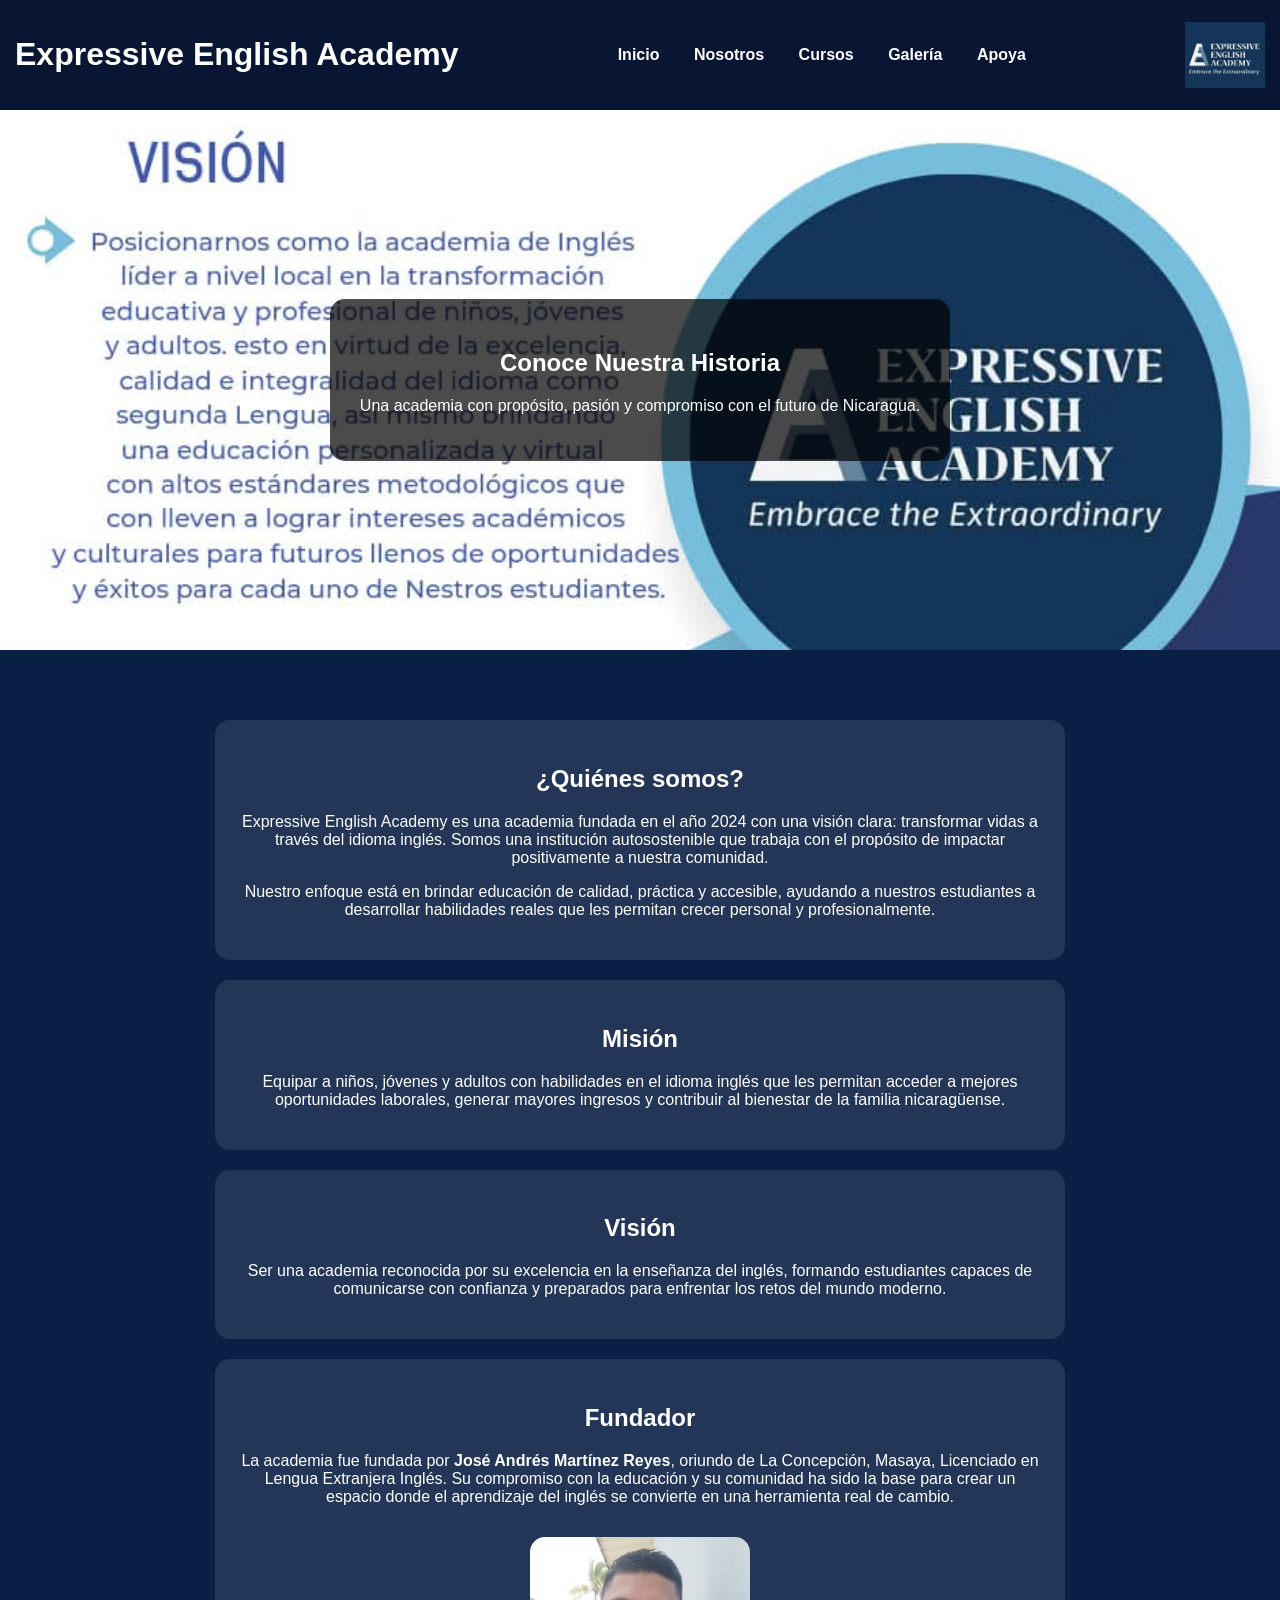
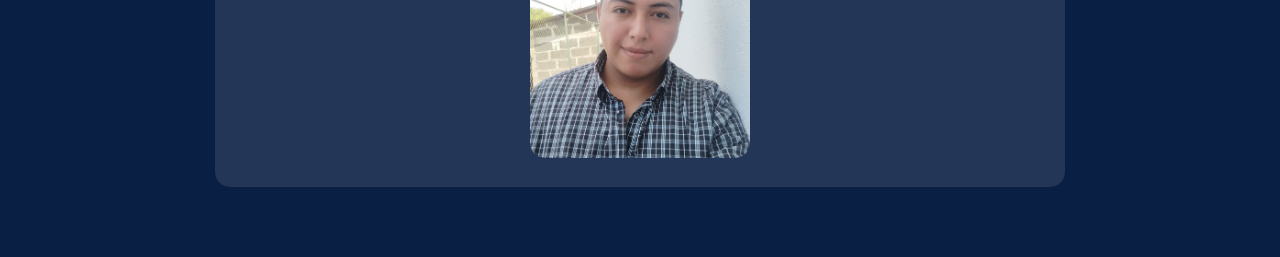
==== about.html @ 6c498699 "Update about.html" ====
<!DOCTYPE html>
<html>
<head>
  <title>Sobre Nosotros - Expressive English Academy</title>

  <style>
    body {
      margin: 0;
      font-family: Arial, sans-serif;
      color: white;
      background-color: #0a1f44;
    }

    /* HEADER */
    header {
      background: #081633;
      padding: 15px;
      display: flex;
      justify-content: space-between;
      align-items: center;
    }

    nav a {
      color: white;
      margin: 0 15px;
      text-decoration: none;
      font-weight: bold;
    }

    nav a:hover {
      color: #00c3ff;
    }

    /* HERO */
    .hero {
      position: relative;
      height: 60vh;
      display: flex;
      align-items: center;
      justify-content: center;
      text-align: center;
      background-image: url('fotov6.jpg.jpg');
      background-size: cover;
      background-position: center;
    }

    .overlay {
      background-color: rgba(0,0,0,0.7);
      padding: 30px;
      border-radius: 15px;
      max-width: 800px;
    }

    section {
      padding: 50px;
      text-align: center;
    }

    .card {
      background-color: rgba(255,255,255,0.1);
      padding: 25px;
      margin: 20px auto;
      border-radius: 15px;
      max-width: 800px;
    }

    .founder img {
      border-radius: 15px;
      margin-top: 15px;
    }

  </style>
</head>

<body>

<!-- HEADER -->
<header>
  <h1>Expressive English Academy</h1>

 <nav>
  <a href="index.html">Inicio</a>
  <a href="about.html">Nosotros</a>
  <a href="courses.html">Cursos</a>
  <a href="gallery.html">Galería</a>
  <a href="donate.html">Apoya</a>
</nav>

  <img src="foto8.jpg.jpg" width="80">
</header>

<!-- HERO -->
<div class="hero">
  <div class="overlay">
    <h2>Conoce Nuestra Historia</h2>
    <p>Una academia con propósito, pasión y compromiso con el futuro de Nicaragua.</p>
  </div>
</div>

<!-- CONTENIDO -->
<section>

  <div class="card">
    <h2>¿Quiénes somos?</h2>
    <p>
      Expressive English Academy es una academia fundada en el año 2024 con una visión clara: 
      transformar vidas a través del idioma inglés. Somos una institución autosostenible que 
      trabaja con el propósito de impactar positivamente a nuestra comunidad.
    </p>

    <p>
      Nuestro enfoque está en brindar educación de calidad, práctica y accesible, ayudando a 
      nuestros estudiantes a desarrollar habilidades reales que les permitan crecer personal 
      y profesionalmente.
    </p>
  </div>

  <div class="card">
    <h2>Misión</h2>
    <p>
      Equipar a niños, jóvenes y adultos con habilidades en el idioma inglés que les permitan 
      acceder a mejores oportunidades laborales, generar mayores ingresos y contribuir al 
      bienestar de la familia nicaragüense.
    </p>
  </div>

  <div class="card">
    <h2>Visión</h2>
    <p>
      Ser una academia reconocida por su excelencia en la enseñanza del inglés, formando 
      estudiantes capaces de comunicarse con confianza y preparados para enfrentar los 
      retos del mundo moderno.
    </p>
  </div>

  <div class="card founder">
    <h2>Fundador</h2>
    <p>
      La academia fue fundada por <strong>José Andrés Martínez Reyes</strong>, oriundo de 
      La Concepción, Masaya, Licenciado en Lengua Extranjera Inglés. Su compromiso con la 
      educación y su comunidad ha sido la base para crear un espacio donde el aprendizaje 
      del inglés se convierte en una herramienta real de cambio.
    </p>

    <img src="foto7.jpg.jpg" width="220">
  </div>

</section>

</body>
</html>
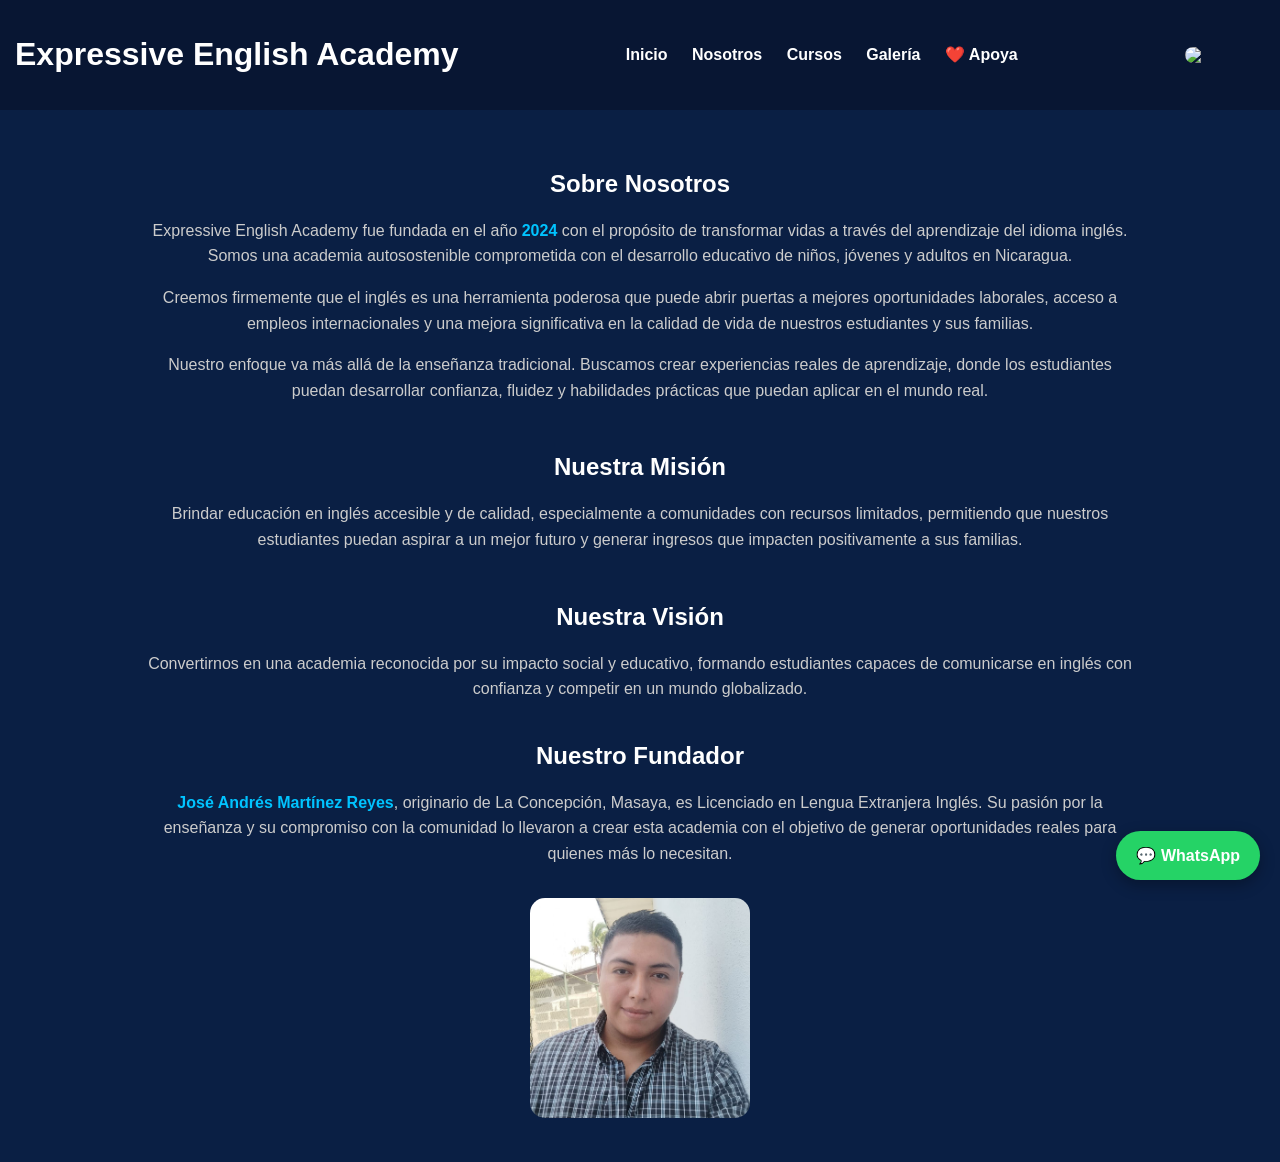
==== commit 22cc8cdf: "Update about.html" ====
--- a/about.html
+++ b/about.html
@@ -1,14 +1,14 @@
 <!DOCTYPE html>
 <html>
 <head>
-  <title>Sobre Nosotros - Expressive English Academy</title>
+  <title>Nosotros - Expressive English Academy</title>
 
   <style>
     body {
       margin: 0;
       font-family: Arial, sans-serif;
+      background-color: #0a1f44;
       color: white;
-      background-color: #0a1f44;
     }
 
     /* HEADER */
@@ -22,7 +22,7 @@
 
     nav a {
       color: white;
-      margin: 0 15px;
+      margin: 0 10px;
       text-decoration: none;
       font-weight: bold;
     }
@@ -31,42 +31,42 @@
       color: #00c3ff;
     }
 
-    /* HERO */
-    .hero {
-      position: relative;
-      height: 60vh;
-      display: flex;
-      align-items: center;
-      justify-content: center;
-      text-align: center;
-      background-image: url('fotov6.jpg.jpg');
-      background-size: cover;
-      background-position: center;
-    }
-
-    .overlay {
-      background-color: rgba(0,0,0,0.7);
-      padding: 30px;
-      border-radius: 15px;
-      max-width: 800px;
-    }
-
-    section {
-      padding: 50px;
+    /* CONTENIDO */
+    .container {
+      max-width: 1000px;
+      margin: auto;
+      padding: 40px 20px;
       text-align: center;
     }
 
-    .card {
-      background-color: rgba(255,255,255,0.1);
-      padding: 25px;
-      margin: 20px auto;
-      border-radius: 15px;
-      max-width: 800px;
+    h2 {
+      margin-bottom: 20px;
+    }
+
+    p {
+      color: #ccc;
+      line-height: 1.6;
+    }
+
+    /* FUNDADOR */
+    .founder {
+      margin-top: 40px;
     }
 
     .founder img {
+      width: 220px;
       border-radius: 15px;
       margin-top: 15px;
+    }
+
+    /* SECCIONES */
+    .section {
+      margin-top: 50px;
+    }
+
+    .highlight {
+      color: #00c3ff;
+      font-weight: bold;
     }
 
   </style>
@@ -78,74 +78,91 @@
 <header>
   <h1>Expressive English Academy</h1>
 
- <nav>
-  <a href="index.html">Inicio</a>
-  <a href="about.html">Nosotros</a>
-  <a href="courses.html">Cursos</a>
-  <a href="gallery.html">Galería</a>
-  <a href="donate.html">Apoya</a>
-</nav>
+  <nav>
+    <a href="index.html">Inicio</a>
+    <a href="about.html">Nosotros</a>
+    <a href="courses.html">Cursos</a>
+    <a href="gallery.html">Galería</a>
+    <a href="donate.html">❤️ Apoya</a>
+  </nav>
 
-  <img src="foto8.jpg.jpg" width="80">
+  <img src="foto8.jpg" width="80" style="border-radius:10px;">
 </header>
 
-<!-- HERO -->
-<div class="hero">
-  <div class="overlay">
-    <h2>Conoce Nuestra Historia</h2>
-    <p>Una academia con propósito, pasión y compromiso con el futuro de Nicaragua.</p>
-  </div>
-</div>
+<!-- CONTENIDO -->
+<div class="container">
 
-<!-- CONTENIDO -->
-<section>
+  <h2>Sobre Nosotros</h2>
 
-  <div class="card">
-    <h2>¿Quiénes somos?</h2>
+  <p>
+    Expressive English Academy fue fundada en el año <span class="highlight">2024</span> 
+    con el propósito de transformar vidas a través del aprendizaje del idioma inglés.
+    Somos una academia autosostenible comprometida con el desarrollo educativo de niños, 
+    jóvenes y adultos en Nicaragua.
+  </p>
+
+  <p>
+    Creemos firmemente que el inglés es una herramienta poderosa que puede abrir puertas a 
+    mejores oportunidades laborales, acceso a empleos internacionales y una mejora significativa 
+    en la calidad de vida de nuestros estudiantes y sus familias.
+  </p>
+
+  <p>
+    Nuestro enfoque va más allá de la enseñanza tradicional. Buscamos crear experiencias reales 
+    de aprendizaje, donde los estudiantes puedan desarrollar confianza, fluidez y habilidades 
+    prácticas que puedan aplicar en el mundo real.
+  </p>
+
+  <div class="section">
+    <h2>Nuestra Misión</h2>
     <p>
-      Expressive English Academy es una academia fundada en el año 2024 con una visión clara: 
-      transformar vidas a través del idioma inglés. Somos una institución autosostenible que 
-      trabaja con el propósito de impactar positivamente a nuestra comunidad.
-    </p>
-
-    <p>
-      Nuestro enfoque está en brindar educación de calidad, práctica y accesible, ayudando a 
-      nuestros estudiantes a desarrollar habilidades reales que les permitan crecer personal 
-      y profesionalmente.
+      Brindar educación en inglés accesible y de calidad, especialmente a comunidades con recursos 
+      limitados, permitiendo que nuestros estudiantes puedan aspirar a un mejor futuro y generar 
+      ingresos que impacten positivamente a sus familias.
     </p>
   </div>
 
-  <div class="card">
-    <h2>Misión</h2>
+  <div class="section">
+    <h2>Nuestra Visión</h2>
     <p>
-      Equipar a niños, jóvenes y adultos con habilidades en el idioma inglés que les permitan 
-      acceder a mejores oportunidades laborales, generar mayores ingresos y contribuir al 
-      bienestar de la familia nicaragüense.
+      Convertirnos en una academia reconocida por su impacto social y educativo, formando estudiantes 
+      capaces de comunicarse en inglés con confianza y competir en un mundo globalizado.
     </p>
   </div>
 
-  <div class="card">
-    <h2>Visión</h2>
+  <div class="founder">
+    <h2>Nuestro Fundador</h2>
+
     <p>
-      Ser una academia reconocida por su excelencia en la enseñanza del inglés, formando 
-      estudiantes capaces de comunicarse con confianza y preparados para enfrentar los 
-      retos del mundo moderno.
+      <span class="highlight">José Andrés Martínez Reyes</span>, originario de La Concepción, Masaya, 
+      es Licenciado en Lengua Extranjera Inglés. Su pasión por la enseñanza y su compromiso con la 
+      comunidad lo llevaron a crear esta academia con el objetivo de generar oportunidades reales 
+      para quienes más lo necesitan.
     </p>
+
+    <img src="foto7.jpg.jpg">
   </div>
 
-  <div class="card founder">
-    <h2>Fundador</h2>
-    <p>
-      La academia fue fundada por <strong>José Andrés Martínez Reyes</strong>, oriundo de 
-      La Concepción, Masaya, Licenciado en Lengua Extranjera Inglés. Su compromiso con la 
-      educación y su comunidad ha sido la base para crear un espacio donde el aprendizaje 
-      del inglés se convierte en una herramienta real de cambio.
-    </p>
+</div>
 
-    <img src="foto7.jpg.jpg" width="220">
-  </div>
-
-</section>
+<!-- BOTÓN FLOTANTE -->
+<a href="https://wa.me/50582581434?text=Hola%20quiero%20información%20sobre%20los%20cursos%20y%20también%20cómo%20puedo%20apoyar%20con%20donaciones" 
+   target="_blank" 
+   style="
+   position: fixed;
+   bottom: 20px;
+   right: 20px;
+   background-color: #25D366;
+   color: white;
+   padding: 15px 20px;
+   border-radius: 50px;
+   text-decoration: none;
+   font-weight: bold;
+   box-shadow: 0px 5px 15px rgba(0,0,0,0.3);
+   z-index: 1000;
+   ">
+   💬 WhatsApp
+</a>
 
 </body>
 </html>
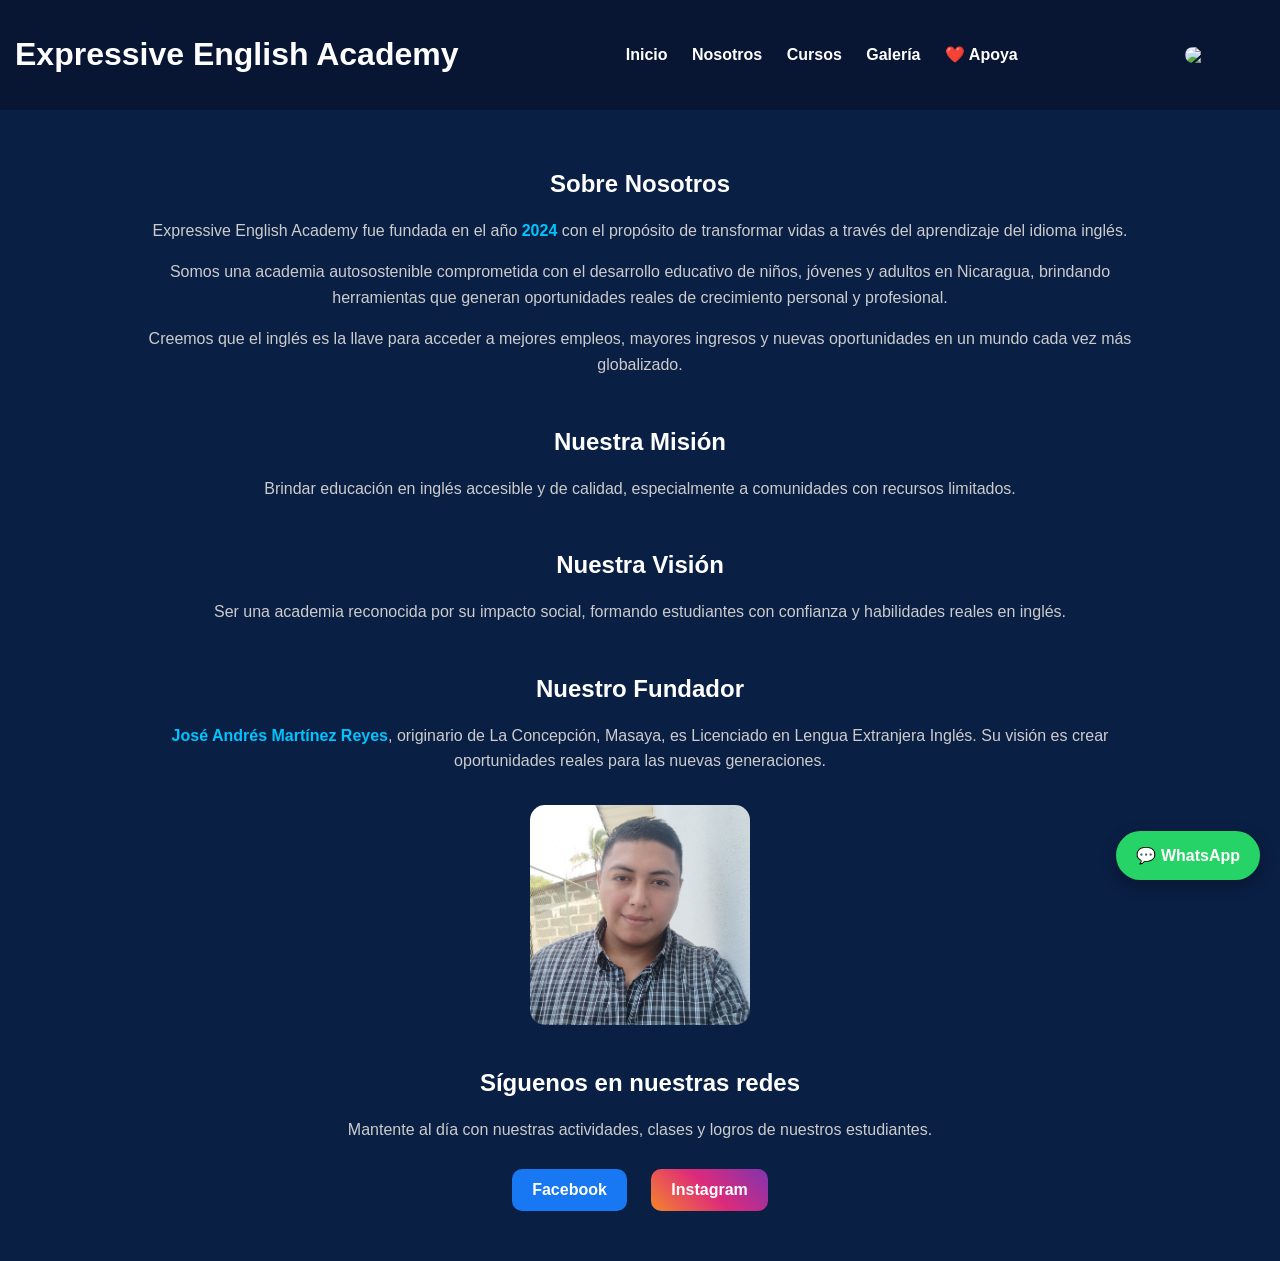
==== commit dfadd58a: "Update about.html" ====
--- a/about.html
+++ b/about.html
@@ -39,27 +39,11 @@
       text-align: center;
     }
 
-    h2 {
-      margin-bottom: 20px;
-    }
-
     p {
       color: #ccc;
       line-height: 1.6;
     }
 
-    /* FUNDADOR */
-    .founder {
-      margin-top: 40px;
-    }
-
-    .founder img {
-      width: 220px;
-      border-radius: 15px;
-      margin-top: 15px;
-    }
-
-    /* SECCIONES */
     .section {
       margin-top: 50px;
     }
@@ -69,12 +53,45 @@
       font-weight: bold;
     }
 
+    /* FUNDADOR */
+    .founder img {
+      width: 220px;
+      border-radius: 15px;
+      margin-top: 15px;
+    }
+
+    /* REDES */
+    .social {
+      margin-top: 40px;
+    }
+
+    .social a {
+      display: inline-block;
+      margin: 10px;
+      padding: 12px 20px;
+      border-radius: 10px;
+      text-decoration: none;
+      font-weight: bold;
+      color: white;
+    }
+
+    .facebook {
+      background-color: #1877f2;
+    }
+
+    .instagram {
+      background: linear-gradient(45deg, #f58529, #dd2a7b, #8134af);
+    }
+
+    .social a:hover {
+      opacity: 0.8;
+    }
+
   </style>
 </head>
 
 <body>
 
-<!-- HEADER -->
 <header>
   <h1>Expressive English Academy</h1>
 
@@ -89,7 +106,6 @@
   <img src="foto8.jpg" width="80" style="border-radius:10px;">
 </header>
 
-<!-- CONTENIDO -->
 <div class="container">
 
   <h2>Sobre Nosotros</h2>
@@ -97,50 +113,63 @@
   <p>
     Expressive English Academy fue fundada en el año <span class="highlight">2024</span> 
     con el propósito de transformar vidas a través del aprendizaje del idioma inglés.
-    Somos una academia autosostenible comprometida con el desarrollo educativo de niños, 
-    jóvenes y adultos en Nicaragua.
   </p>
 
   <p>
-    Creemos firmemente que el inglés es una herramienta poderosa que puede abrir puertas a 
-    mejores oportunidades laborales, acceso a empleos internacionales y una mejora significativa 
-    en la calidad de vida de nuestros estudiantes y sus familias.
+    Somos una academia autosostenible comprometida con el desarrollo educativo de niños, 
+    jóvenes y adultos en Nicaragua, brindando herramientas que generan oportunidades reales 
+    de crecimiento personal y profesional.
   </p>
 
   <p>
-    Nuestro enfoque va más allá de la enseñanza tradicional. Buscamos crear experiencias reales 
-    de aprendizaje, donde los estudiantes puedan desarrollar confianza, fluidez y habilidades 
-    prácticas que puedan aplicar en el mundo real.
+    Creemos que el inglés es la llave para acceder a mejores empleos, mayores ingresos 
+    y nuevas oportunidades en un mundo cada vez más globalizado.
   </p>
 
   <div class="section">
     <h2>Nuestra Misión</h2>
     <p>
-      Brindar educación en inglés accesible y de calidad, especialmente a comunidades con recursos 
-      limitados, permitiendo que nuestros estudiantes puedan aspirar a un mejor futuro y generar 
-      ingresos que impacten positivamente a sus familias.
+      Brindar educación en inglés accesible y de calidad, especialmente a comunidades 
+      con recursos limitados.
     </p>
   </div>
 
   <div class="section">
     <h2>Nuestra Visión</h2>
     <p>
-      Convertirnos en una academia reconocida por su impacto social y educativo, formando estudiantes 
-      capaces de comunicarse en inglés con confianza y competir en un mundo globalizado.
+      Ser una academia reconocida por su impacto social, formando estudiantes con confianza 
+      y habilidades reales en inglés.
     </p>
   </div>
 
-  <div class="founder">
+  <div class="section founder">
     <h2>Nuestro Fundador</h2>
 
     <p>
       <span class="highlight">José Andrés Martínez Reyes</span>, originario de La Concepción, Masaya, 
-      es Licenciado en Lengua Extranjera Inglés. Su pasión por la enseñanza y su compromiso con la 
-      comunidad lo llevaron a crear esta academia con el objetivo de generar oportunidades reales 
-      para quienes más lo necesitan.
+      es Licenciado en Lengua Extranjera Inglés. Su visión es crear oportunidades reales 
+      para las nuevas generaciones.
     </p>
 
     <img src="foto7.jpg.jpg">
+  </div>
+
+  <!-- REDES SOCIALES -->
+  <div class="section social">
+    <h2>Síguenos en nuestras redes</h2>
+
+    <p>
+      Mantente al día con nuestras actividades, clases y logros de nuestros estudiantes.
+    </p>
+
+    <a href="https://www.facebook.com/p/Expressive-English-Academy-61554703284587/" target="_blank" class="facebook">
+      Facebook
+    </a>
+
+    <a href="https://www.instagram.com/expressiveenglishacademy/" target="_blank" class="instagram">
+      Instagram
+    </a>
+
   </div>
 
 </div>
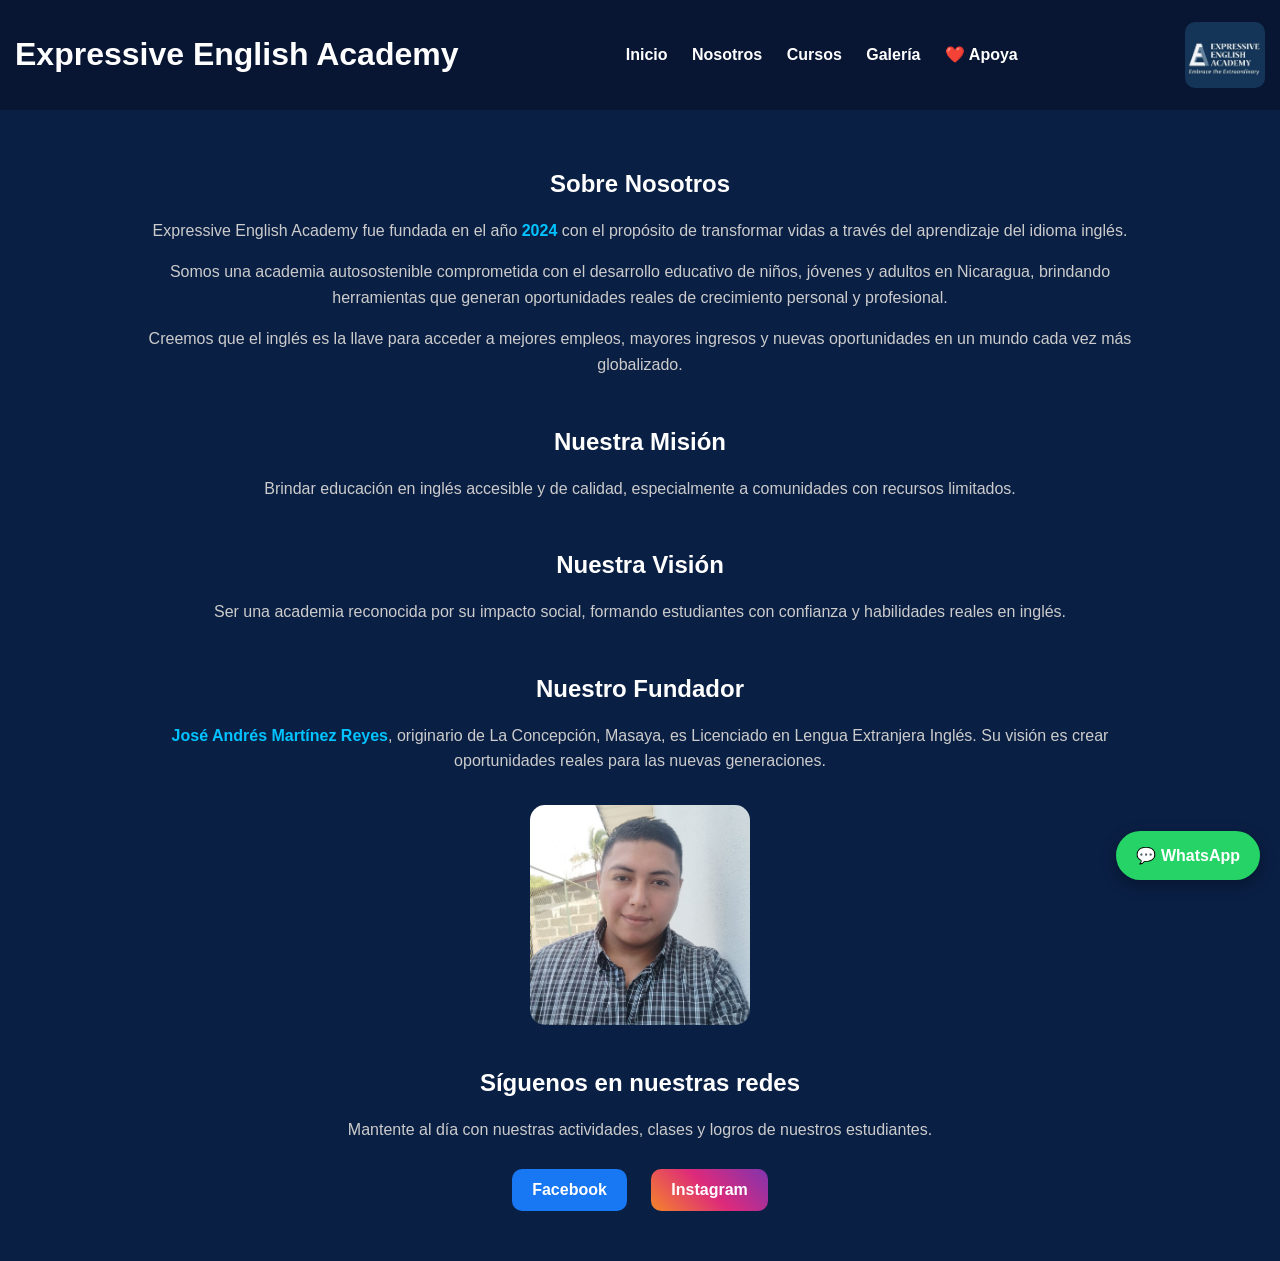
==== commit 7ba113e9: "Update about.html" ====
--- a/about.html
+++ b/about.html
@@ -103,7 +103,7 @@
     <a href="donate.html">❤️ Apoya</a>
   </nav>
 
-  <img src="foto8.jpg" width="80" style="border-radius:10px;">
+  <img src="foto8.jpg.jpg" width="80" style="border-radius:10px;">
 </header>
 
 <div class="container">
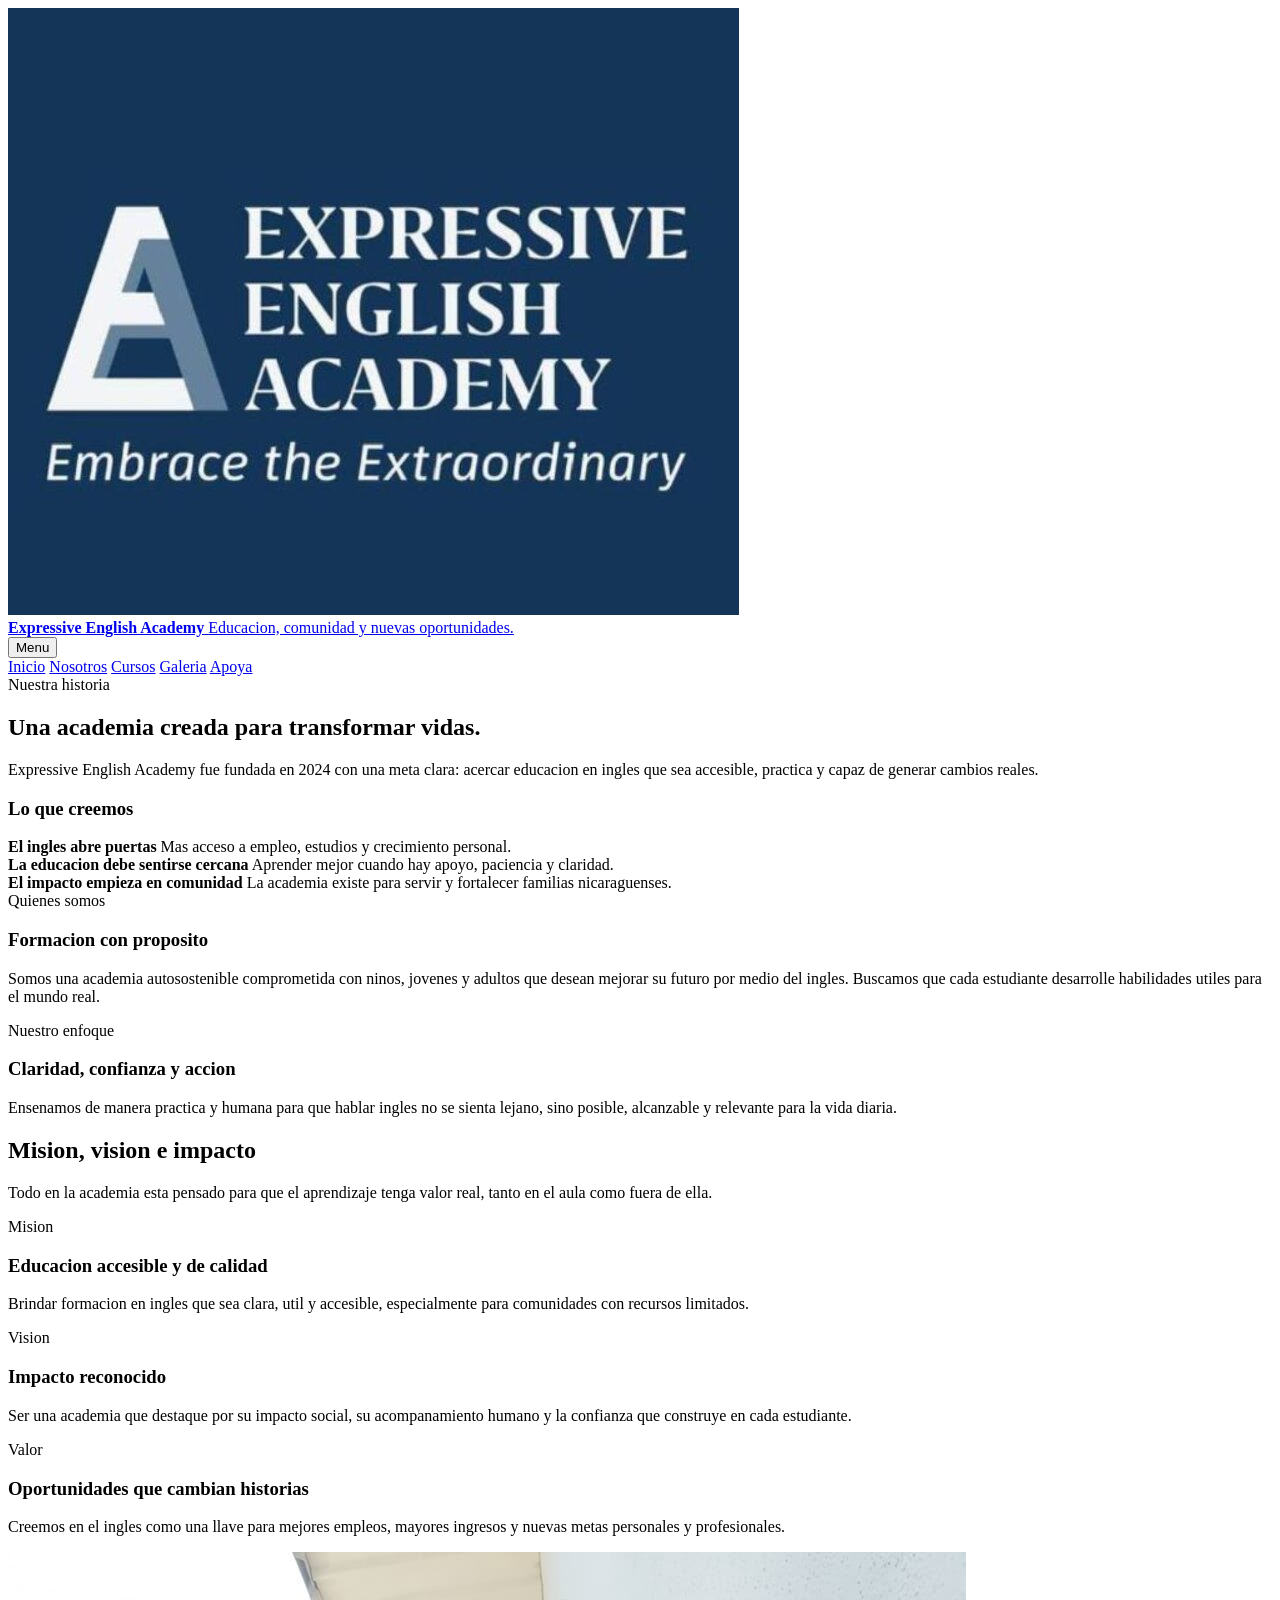
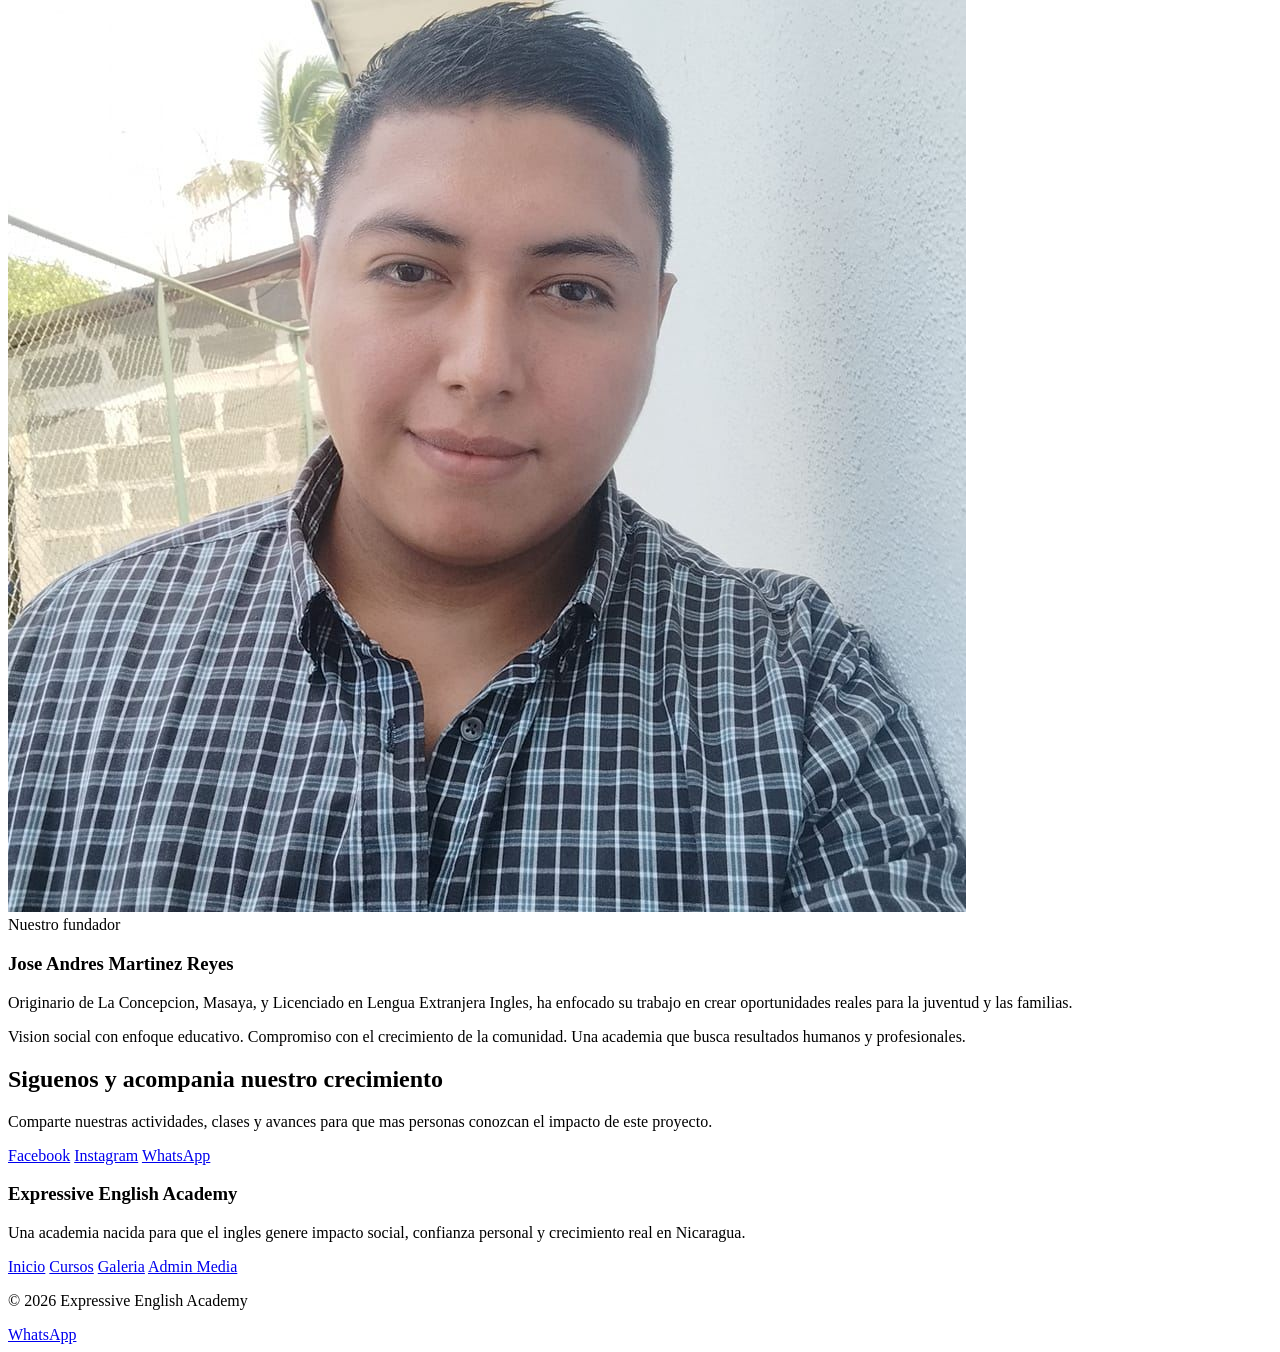
==== commit a729c063: "Update about.html" ====
--- a/about.html
+++ b/about.html
@@ -1,197 +1,203 @@
 <!DOCTYPE html>
-<html>
+<html lang="es">
 <head>
-  <title>Nosotros - Expressive English Academy</title>
-
-  <style>
-    body {
-      margin: 0;
-      font-family: Arial, sans-serif;
-      background-color: #0a1f44;
-      color: white;
-    }
-
-    /* HEADER */
-    header {
-      background: #081633;
-      padding: 15px;
-      display: flex;
-      justify-content: space-between;
-      align-items: center;
-    }
-
-    nav a {
-      color: white;
-      margin: 0 10px;
-      text-decoration: none;
-      font-weight: bold;
-    }
-
-    nav a:hover {
-      color: #00c3ff;
-    }
-
-    /* CONTENIDO */
-    .container {
-      max-width: 1000px;
-      margin: auto;
-      padding: 40px 20px;
-      text-align: center;
-    }
-
-    p {
-      color: #ccc;
-      line-height: 1.6;
-    }
-
-    .section {
-      margin-top: 50px;
-    }
-
-    .highlight {
-      color: #00c3ff;
-      font-weight: bold;
-    }
-
-    /* FUNDADOR */
-    .founder img {
-      width: 220px;
-      border-radius: 15px;
-      margin-top: 15px;
-    }
-
-    /* REDES */
-    .social {
-      margin-top: 40px;
-    }
-
-    .social a {
-      display: inline-block;
-      margin: 10px;
-      padding: 12px 20px;
-      border-radius: 10px;
-      text-decoration: none;
-      font-weight: bold;
-      color: white;
-    }
-
-    .facebook {
-      background-color: #1877f2;
-    }
-
-    .instagram {
-      background: linear-gradient(45deg, #f58529, #dd2a7b, #8134af);
-    }
-
-    .social a:hover {
-      opacity: 0.8;
-    }
-
-  </style>
+  <meta charset="UTF-8">
+  <meta name="viewport" content="width=device-width, initial-scale=1.0">
+  <meta name="description" content="Conoce la historia, mision y vision de Expressive English Academy.">
+  <meta name="theme-color" content="#081220">
+  <title>Expressive English Academy | Nosotros</title>
+  <link rel="stylesheet" href="styles.css">
 </head>
-
 <body>
-
-<header>
-  <h1>Expressive English Academy</h1>
-
-  <nav>
-    <a href="index.html">Inicio</a>
-    <a href="about.html">Nosotros</a>
-    <a href="courses.html">Cursos</a>
-    <a href="gallery.html">Galería</a>
-    <a href="donate.html">❤️ Apoya</a>
-  </nav>
-
-  <img src="foto8.jpg.jpg" width="80" style="border-radius:10px;">
-</header>
-
-<div class="container">
-
-  <h2>Sobre Nosotros</h2>
-
-  <p>
-    Expressive English Academy fue fundada en el año <span class="highlight">2024</span> 
-    con el propósito de transformar vidas a través del aprendizaje del idioma inglés.
-  </p>
-
-  <p>
-    Somos una academia autosostenible comprometida con el desarrollo educativo de niños, 
-    jóvenes y adultos en Nicaragua, brindando herramientas que generan oportunidades reales 
-    de crecimiento personal y profesional.
-  </p>
-
-  <p>
-    Creemos que el inglés es la llave para acceder a mejores empleos, mayores ingresos 
-    y nuevas oportunidades en un mundo cada vez más globalizado.
-  </p>
-
-  <div class="section">
-    <h2>Nuestra Misión</h2>
-    <p>
-      Brindar educación en inglés accesible y de calidad, especialmente a comunidades 
-      con recursos limitados.
-    </p>
-  </div>
-
-  <div class="section">
-    <h2>Nuestra Visión</h2>
-    <p>
-      Ser una academia reconocida por su impacto social, formando estudiantes con confianza 
-      y habilidades reales en inglés.
-    </p>
-  </div>
-
-  <div class="section founder">
-    <h2>Nuestro Fundador</h2>
-
-    <p>
-      <span class="highlight">José Andrés Martínez Reyes</span>, originario de La Concepción, Masaya, 
-      es Licenciado en Lengua Extranjera Inglés. Su visión es crear oportunidades reales 
-      para las nuevas generaciones.
-    </p>
-
-    <img src="foto7.jpg.jpg">
-  </div>
-
-  <!-- REDES SOCIALES -->
-  <div class="section social">
-    <h2>Síguenos en nuestras redes</h2>
-
-    <p>
-      Mantente al día con nuestras actividades, clases y logros de nuestros estudiantes.
-    </p>
-
-    <a href="https://www.facebook.com/p/Expressive-English-Academy-61554703284587/" target="_blank" class="facebook">
-      Facebook
-    </a>
-
-    <a href="https://www.instagram.com/expressiveenglishacademy/" target="_blank" class="instagram">
-      Instagram
-    </a>
-
-  </div>
-
-</div>
-
-<!-- BOTÓN FLOTANTE -->
-<a href="https://wa.me/50582581434?text=Hola%20quiero%20información%20sobre%20los%20cursos%20y%20también%20cómo%20puedo%20apoyar%20con%20donaciones" 
-   target="_blank" 
-   style="
-   position: fixed;
-   bottom: 20px;
-   right: 20px;
-   background-color: #25D366;
-   color: white;
-   padding: 15px 20px;
-   border-radius: 50px;
-   text-decoration: none;
-   font-weight: bold;
-   box-shadow: 0px 5px 15px rgba(0,0,0,0.3);
-   z-index: 1000;
-   ">
-   💬 WhatsApp
-</a>
-
+  <header class="site-header">
+    <div class="container header-inner">
+      <a class="brand" href="index.html">
+        <img class="brand-logo" src="foto8.jpg.jpg" alt="Logo de Expressive English Academy">
+        <div class="brand-copy">
+          <strong>Expressive English Academy</strong>
+          <span>Educacion, comunidad y nuevas oportunidades.</span>
+        </div>
+      </a>
+
+      <button class="nav-toggle" data-nav-toggle aria-expanded="false" aria-controls="site-nav">Menu</button>
+
+      <nav class="main-nav" id="site-nav" data-nav>
+        <a href="index.html">Inicio</a>
+        <a class="active" href="about.html">Nosotros</a>
+        <a href="courses.html">Cursos</a>
+        <a href="gallery.html">Galeria</a>
+        <a class="nav-cta" href="donate.html">Apoya</a>
+      </nav>
+    </div>
+  </header>
+
+  <main>
+    <section class="hero" style="--hero-image: url('foto7.jpg.jpg');">
+      <div class="container hero-grid">
+        <div>
+          <span class="eyebrow">Nuestra historia</span>
+          <h1 class="page-title">Una academia creada para transformar vidas.</h1>
+          <p class="page-lead">
+            Expressive English Academy fue fundada en 2024 con una meta clara:
+            acercar educacion en ingles que sea accesible, practica y capaz de generar cambios reales.
+          </p>
+        </div>
+
+        <div class="panel">
+          <h3>Lo que creemos</h3>
+          <div class="metric-list">
+            <div class="metric-item">
+              <strong>El ingles abre puertas</strong>
+              <span>Mas acceso a empleo, estudios y crecimiento personal.</span>
+            </div>
+            <div class="metric-item">
+              <strong>La educacion debe sentirse cercana</strong>
+              <span>Aprender mejor cuando hay apoyo, paciencia y claridad.</span>
+            </div>
+            <div class="metric-item">
+              <strong>El impacto empieza en comunidad</strong>
+              <span>La academia existe para servir y fortalecer familias nicaraguenses.</span>
+            </div>
+          </div>
+        </div>
+      </div>
+    </section>
+
+    <section class="section">
+      <div class="container split-layout">
+        <article class="split-card">
+          <span class="badge">Quienes somos</span>
+          <h3>Formacion con proposito</h3>
+          <p>
+            Somos una academia autosostenible comprometida con ninos, jovenes y adultos
+            que desean mejorar su futuro por medio del ingles. Buscamos que cada estudiante
+            desarrolle habilidades utiles para el mundo real.
+          </p>
+        </article>
+
+        <article class="split-card">
+          <span class="badge">Nuestro enfoque</span>
+          <h3>Claridad, confianza y accion</h3>
+          <p>
+            Ensenamos de manera practica y humana para que hablar ingles no se sienta lejano,
+            sino posible, alcanzable y relevante para la vida diaria.
+          </p>
+        </article>
+      </div>
+    </section>
+
+    <section class="section">
+      <div class="container">
+        <div class="section-heading">
+          <h2>Mision, vision e impacto</h2>
+          <p>
+            Todo en la academia esta pensado para que el aprendizaje tenga valor real,
+            tanto en el aula como fuera de ella.
+          </p>
+        </div>
+
+        <div class="card-grid">
+          <article class="feature-card">
+            <span class="badge">Mision</span>
+            <h3>Educacion accesible y de calidad</h3>
+            <p>
+              Brindar formacion en ingles que sea clara, util y accesible, especialmente
+              para comunidades con recursos limitados.
+            </p>
+          </article>
+
+          <article class="feature-card">
+            <span class="badge">Vision</span>
+            <h3>Impacto reconocido</h3>
+            <p>
+              Ser una academia que destaque por su impacto social, su acompanamiento humano
+              y la confianza que construye en cada estudiante.
+            </p>
+          </article>
+
+          <article class="feature-card">
+            <span class="badge">Valor</span>
+            <h3>Oportunidades que cambian historias</h3>
+            <p>
+              Creemos en el ingles como una llave para mejores empleos, mayores ingresos
+              y nuevas metas personales y profesionales.
+            </p>
+          </article>
+        </div>
+      </div>
+    </section>
+
+    <section class="section">
+      <div class="container">
+        <article class="split-card founder-card">
+          <img src="foto7.jpg.jpg" alt="Jose Andres Martinez Reyes">
+          <div>
+            <span class="badge">Nuestro fundador</span>
+            <h3>Jose Andres Martinez Reyes</h3>
+            <p>
+              Originario de La Concepcion, Masaya, y Licenciado en Lengua Extranjera Ingles,
+              ha enfocado su trabajo en crear oportunidades reales para la juventud y las familias.
+            </p>
+            <div class="list">
+              <span>Vision social con enfoque educativo.</span>
+              <span>Compromiso con el crecimiento de la comunidad.</span>
+              <span>Una academia que busca resultados humanos y profesionales.</span>
+            </div>
+          </div>
+        </article>
+      </div>
+    </section>
+
+    <section class="section">
+      <div class="container">
+        <div class="section-heading">
+          <h2>Siguenos y acompania nuestro crecimiento</h2>
+          <p>
+            Comparte nuestras actividades, clases y avances para que mas personas conozcan
+            el impacto de este proyecto.
+          </p>
+        </div>
+
+        <div class="social-row">
+          <a class="social-pill" href="https://www.facebook.com/p/Expressive-English-Academy-61554703284587/" target="_blank" rel="noopener">Facebook</a>
+          <a class="social-pill" href="https://www.instagram.com/expressiveenglishacademy/" target="_blank" rel="noopener">Instagram</a>
+          <a class="social-pill" href="https://wa.me/50582581434?text=Hola%20quiero%20informacion%20sobre%20Expressive%20English%20Academy" target="_blank" rel="noopener">WhatsApp</a>
+        </div>
+      </div>
+    </section>
+  </main>
+
+  <footer class="footer">
+    <div class="container footer-grid">
+      <div>
+        <h3>Expressive English Academy</h3>
+        <p class="footer-note">
+          Una academia nacida para que el ingles genere impacto social, confianza personal
+          y crecimiento real en Nicaragua.
+        </p>
+      </div>
+
+      <div>
+        <div class="footer-links">
+          <a href="index.html">Inicio</a>
+          <a href="courses.html">Cursos</a>
+          <a href="gallery.html">Galeria</a>
+          <a href="admin-media.html">Admin Media</a>
+        </div>
+        <p class="muted" style="margin-top: 16px;">&copy; <span data-year></span> Expressive English Academy</p>
+      </div>
+    </div>
+  </footer>
+
+  <a
+    class="floating-whatsapp"
+    href="https://wa.me/50582581434?text=Hola%20quiero%20informacion%20sobre%20los%20cursos%20y%20tambien%20como%20puedo%20apoyar%20con%20donaciones"
+    target="_blank"
+    rel="noopener"
+  >
+    WhatsApp
+  </a>
+
+  <script src="main.js"></script>
 </body>
 </html>
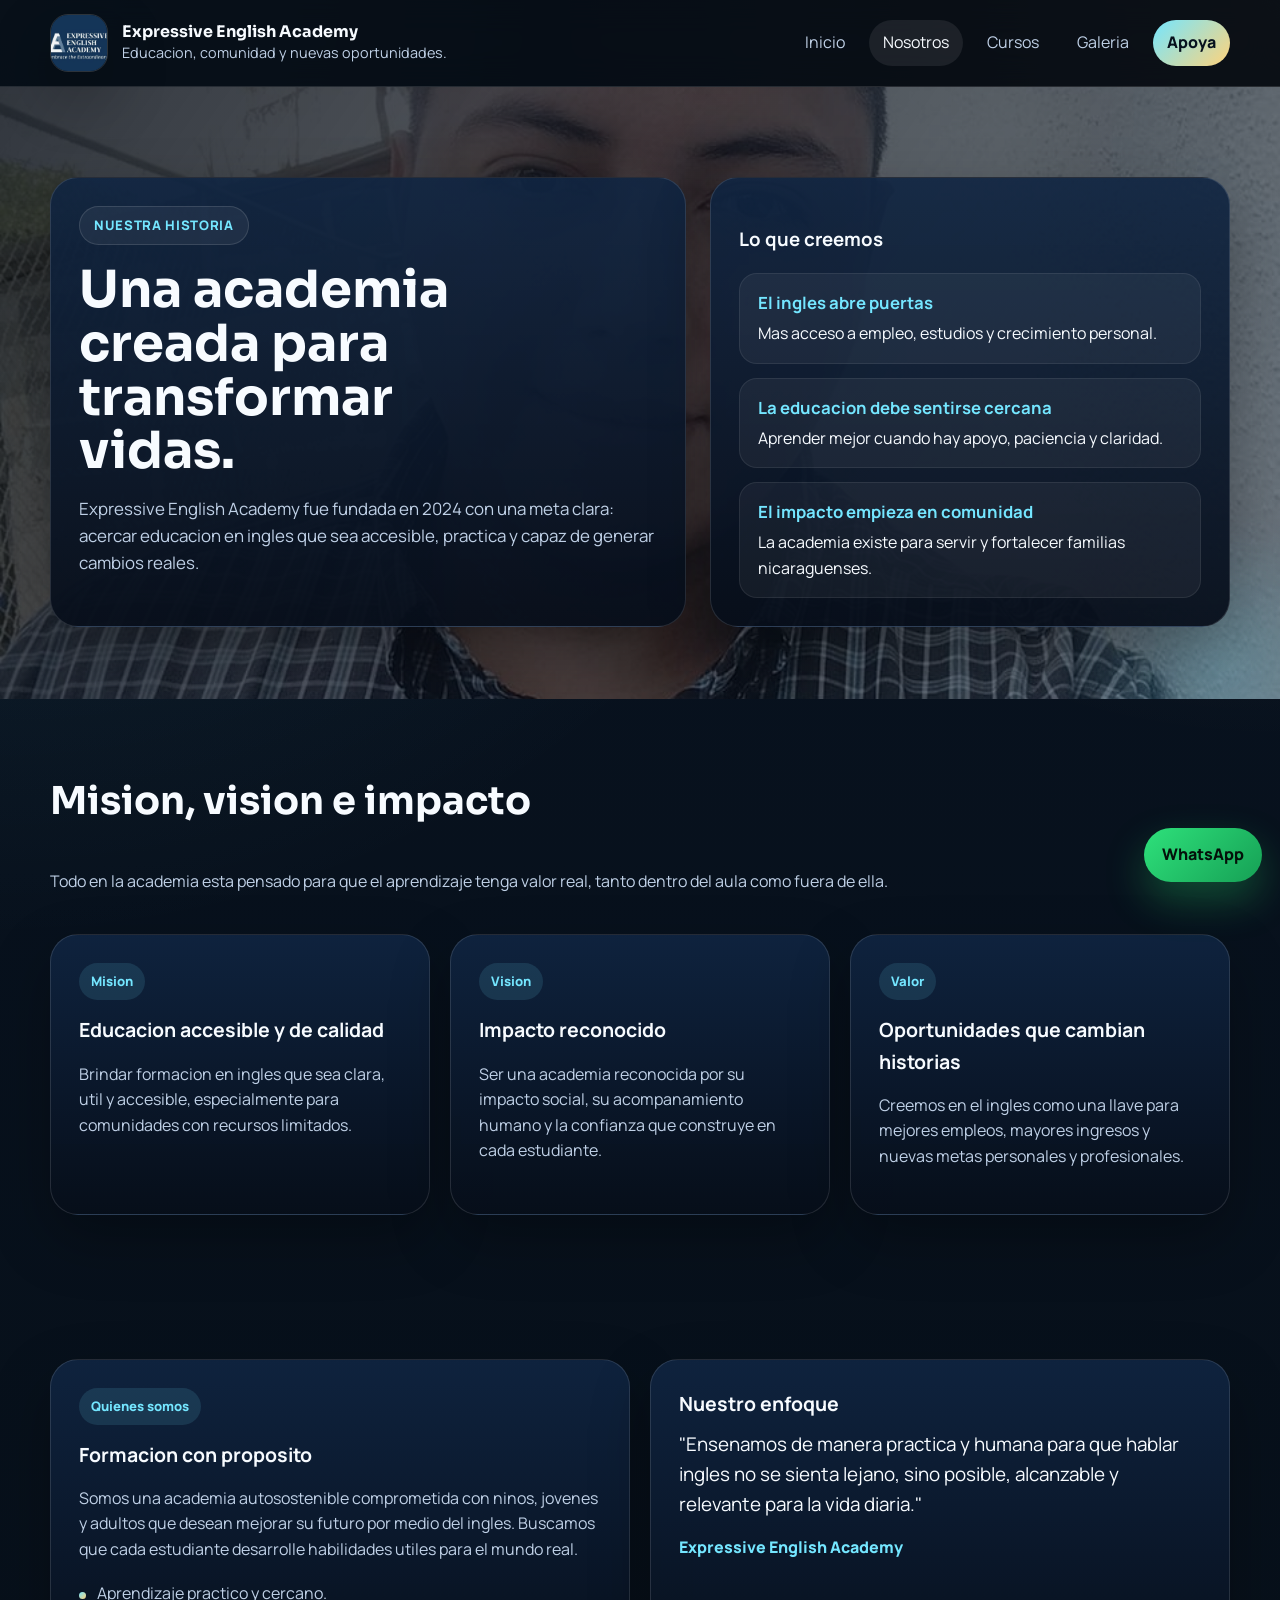
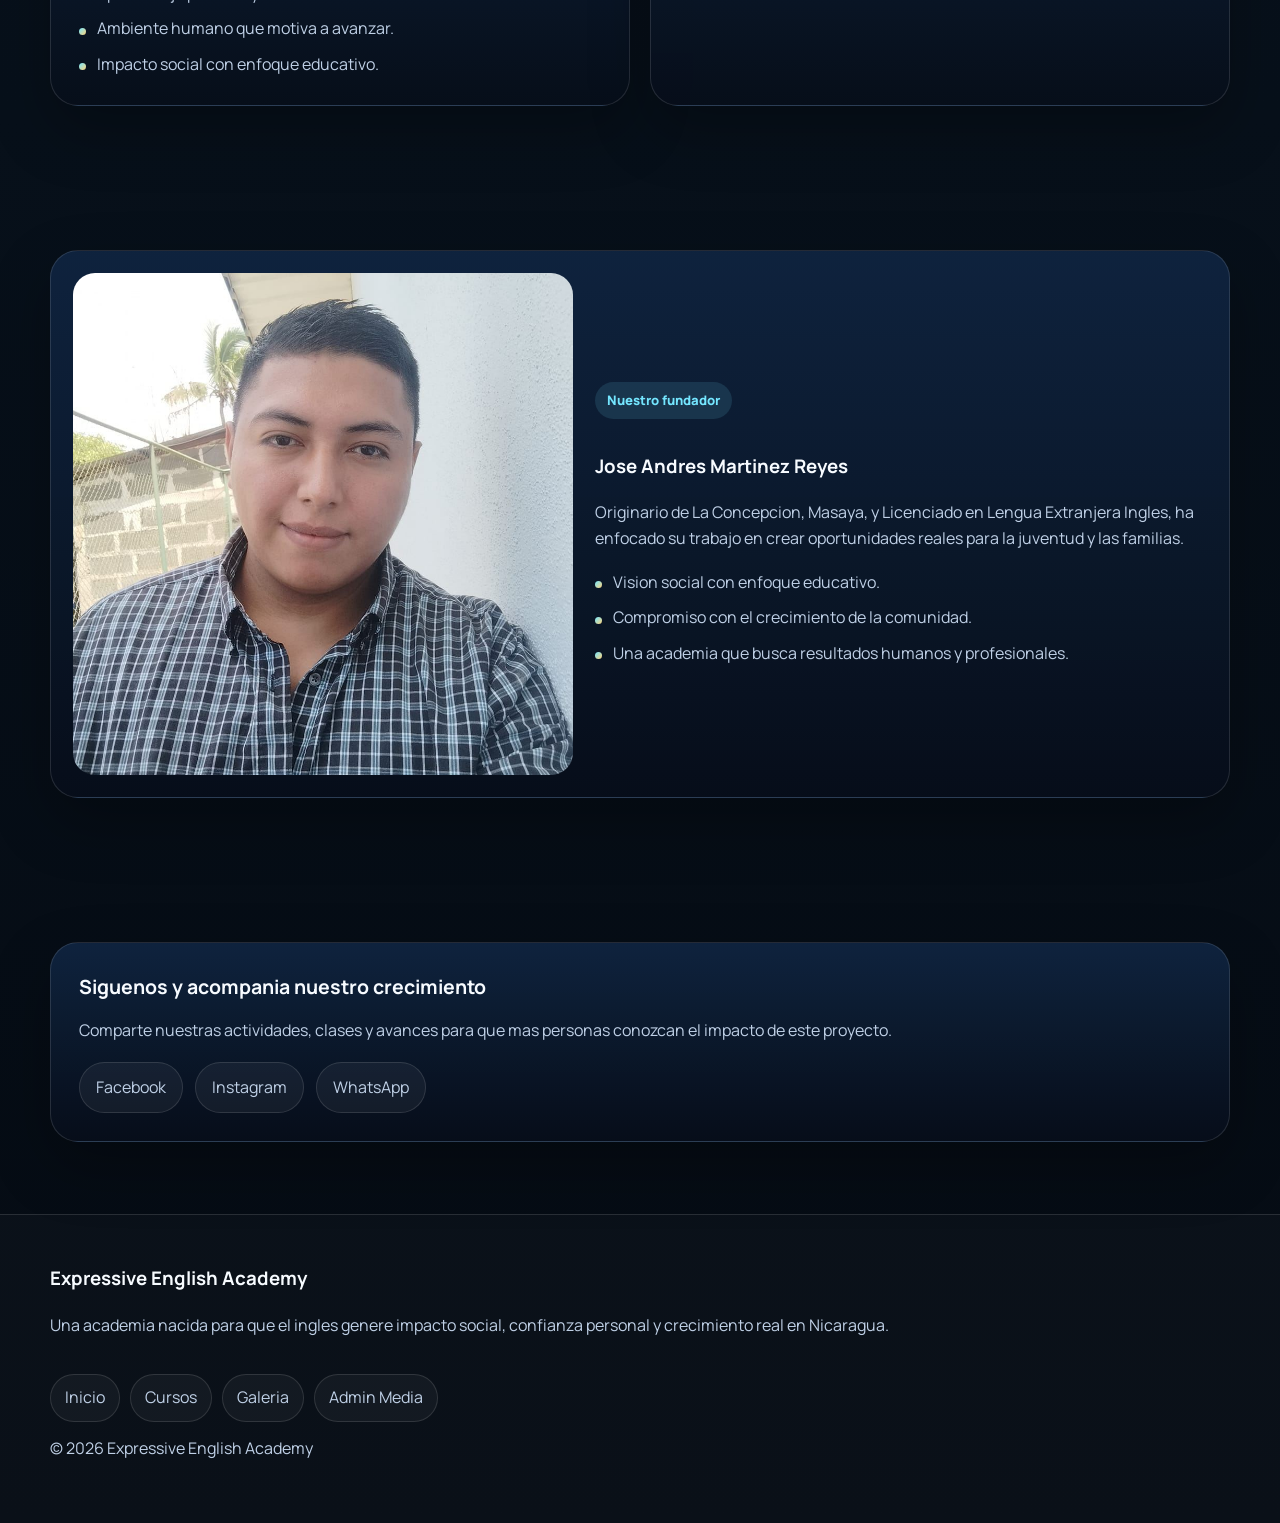
==== commit a55ef3de: "Update about.html" ====
--- a/about.html
+++ b/about.html
@@ -3,10 +3,484 @@
 <head>
   <meta charset="UTF-8">
   <meta name="viewport" content="width=device-width, initial-scale=1.0">
-  <meta name="description" content="Conoce la historia, mision y vision de Expressive English Academy.">
+  <title>Expressive English Academy | Nosotros</title>
   <meta name="theme-color" content="#081220">
-  <title>Expressive English Academy | Nosotros</title>
-  <link rel="stylesheet" href="styles.css">
+  <meta name="description" content="Conoce la historia, mision, vision y fundador de Expressive English Academy.">
+  <style>
+    @import url("https://fonts.googleapis.com/css2?family=Manrope:wght@400;500;600;700;800&family=Sora:wght@600;700;800&display=swap");
+
+    :root {
+      --line: rgba(255, 255, 255, 0.12);
+      --text: #f7fbff;
+      --muted: #bfd0e6;
+      --accent: #74e6ff;
+      --accent-2: #ffd37b;
+      --shadow: 0 24px 60px rgba(0, 0, 0, 0.28);
+      --radius-xl: 28px;
+      --radius-lg: 22px;
+      --radius-md: 16px;
+      --radius-pill: 999px;
+      --max: 1180px;
+    }
+
+    * {
+      box-sizing: border-box;
+    }
+
+    html {
+      scroll-behavior: smooth;
+    }
+
+    body {
+      margin: 0;
+      color: var(--text);
+      font-family: "Manrope", sans-serif;
+      line-height: 1.6;
+      background:
+        radial-gradient(circle at top left, rgba(116, 230, 255, 0.12), transparent 28%),
+        radial-gradient(circle at top right, rgba(255, 211, 123, 0.14), transparent 22%),
+        linear-gradient(180deg, #081220 0%, #07101a 55%, #050b13 100%);
+    }
+
+    img {
+      display: block;
+      max-width: 100%;
+    }
+
+    a {
+      color: inherit;
+      text-decoration: none;
+    }
+
+    button {
+      font: inherit;
+    }
+
+    .container {
+      width: min(var(--max), calc(100% - 2rem));
+      margin: 0 auto;
+    }
+
+    .site-header {
+      position: sticky;
+      top: 0;
+      z-index: 80;
+      background: rgba(5, 10, 18, 0.8);
+      backdrop-filter: blur(16px);
+      border-bottom: 1px solid var(--line);
+    }
+
+    .header-inner {
+      position: relative;
+      display: flex;
+      align-items: center;
+      justify-content: space-between;
+      gap: 1rem;
+      padding: 14px 0;
+    }
+
+    .brand {
+      display: flex;
+      align-items: center;
+      gap: 14px;
+      min-width: 0;
+    }
+
+    .brand-logo {
+      width: 58px;
+      height: 58px;
+      object-fit: cover;
+      border-radius: 18px;
+      border: 1px solid rgba(255,255,255,0.15);
+      box-shadow: var(--shadow);
+    }
+
+    .brand-copy strong {
+      display: block;
+      font-family: "Sora", sans-serif;
+      font-size: 1rem;
+      line-height: 1.2;
+    }
+
+    .brand-copy span {
+      display: block;
+      color: var(--muted);
+      font-size: 0.9rem;
+    }
+
+    .nav-toggle {
+      display: none;
+      border: 1px solid var(--line);
+      background: rgba(255,255,255,0.06);
+      color: var(--text);
+      padding: 10px 16px;
+      border-radius: var(--radius-pill);
+      font-weight: 800;
+      cursor: pointer;
+    }
+
+    .main-nav {
+      display: flex;
+      align-items: center;
+      gap: 10px;
+    }
+
+    .main-nav a {
+      padding: 10px 14px;
+      border-radius: var(--radius-pill);
+      color: var(--muted);
+      transition: 0.25s ease;
+    }
+
+    .main-nav a:hover,
+    .main-nav a.active {
+      color: var(--text);
+      background: rgba(255,255,255,0.08);
+    }
+
+    .main-nav .nav-cta {
+      color: #07111d;
+      background: linear-gradient(135deg, var(--accent), var(--accent-2));
+      font-weight: 900;
+    }
+
+    .hero {
+      position: relative;
+      overflow: hidden;
+      padding: 90px 0 72px;
+      background:
+        linear-gradient(125deg, rgba(5, 11, 20, 0.82), rgba(5, 11, 20, 0.46)),
+        url("foto7.jpg.jpg") center/cover no-repeat;
+    }
+
+    .hero::after {
+      content: "";
+      position: absolute;
+      right: -90px;
+      bottom: -120px;
+      width: 300px;
+      height: 300px;
+      border-radius: 50%;
+      background: radial-gradient(circle, rgba(116, 230, 255, 0.22), transparent 70%);
+      filter: blur(10px);
+    }
+
+    .hero-grid {
+      position: relative;
+      z-index: 1;
+      display: grid;
+      grid-template-columns: 1.1fr 0.9fr;
+      gap: 24px;
+      align-items: stretch;
+    }
+
+    .hero-copy,
+    .hero-card,
+    .feature-card,
+    .founder-card,
+    .quote-card,
+    .social-card {
+      border: 1px solid var(--line);
+      border-radius: var(--radius-xl);
+      background: linear-gradient(180deg, rgba(16, 37, 66, 0.9), rgba(7, 14, 26, 0.94));
+      box-shadow: var(--shadow);
+    }
+
+    .hero-copy,
+    .hero-card,
+    .feature-card,
+    .quote-card,
+    .social-card {
+      padding: 28px;
+    }
+
+    .eyebrow {
+      display: inline-flex;
+      align-items: center;
+      gap: 10px;
+      padding: 8px 14px;
+      border-radius: var(--radius-pill);
+      border: 1px solid var(--line);
+      background: rgba(255,255,255,0.06);
+      color: var(--accent);
+      text-transform: uppercase;
+      letter-spacing: 0.05em;
+      font-size: 0.82rem;
+      font-weight: 800;
+    }
+
+    .page-title {
+      margin: 18px 0 12px;
+      font-family: "Sora", sans-serif;
+      font-size: clamp(2.3rem, 4vw, 4.4rem);
+      line-height: 1.05;
+      max-width: 10ch;
+    }
+
+    .lead {
+      color: var(--muted);
+      font-size: 1.06rem;
+      max-width: 58ch;
+    }
+
+    .feature-list {
+      display: grid;
+      gap: 14px;
+      margin-top: 10px;
+    }
+
+    .feature-item {
+      padding: 16px 18px;
+      border-radius: 18px;
+      border: 1px solid rgba(255,255,255,0.08);
+      background: rgba(255,255,255,0.05);
+    }
+
+    .feature-item strong {
+      display: block;
+      color: var(--accent);
+      margin-bottom: 4px;
+      font-size: 1.05rem;
+    }
+
+    .section {
+      padding: 72px 0;
+    }
+
+    .section-heading {
+      display: flex;
+      justify-content: space-between;
+      align-items: end;
+      gap: 20px;
+      flex-wrap: wrap;
+      margin-bottom: 24px;
+    }
+
+    .section-heading h2 {
+      margin: 0;
+      font-family: "Sora", sans-serif;
+      font-size: clamp(1.9rem, 3vw, 3rem);
+    }
+
+    .section-heading p,
+    .muted {
+      color: var(--muted);
+    }
+
+    .cards-grid,
+    .split-grid {
+      display: grid;
+      gap: 20px;
+    }
+
+    .cards-grid {
+      grid-template-columns: repeat(3, minmax(0, 1fr));
+    }
+
+    .split-grid {
+      grid-template-columns: 1fr 1fr;
+      align-items: stretch;
+    }
+
+    .badge {
+      display: inline-flex;
+      align-items: center;
+      justify-content: center;
+      margin-bottom: 14px;
+      padding: 8px 12px;
+      border-radius: var(--radius-pill);
+      background: rgba(116, 230, 255, 0.12);
+      color: var(--accent);
+      font-size: 0.82rem;
+      font-weight: 800;
+    }
+
+    .feature-card h3,
+    .quote-card h3,
+    .social-card h3 {
+      margin-top: 0;
+      margin-bottom: 10px;
+      font-size: 1.22rem;
+    }
+
+    .founder-card {
+      display: grid;
+      grid-template-columns: 0.9fr 1.1fr;
+      gap: 22px;
+      padding: 22px;
+      align-items: center;
+    }
+
+    .founder-card img {
+      width: 100%;
+      height: 100%;
+      min-height: 320px;
+      object-fit: cover;
+      border-radius: var(--radius-lg);
+    }
+
+    .list {
+      display: grid;
+      gap: 10px;
+      margin-top: 18px;
+    }
+
+    .list span {
+      position: relative;
+      display: block;
+      padding-left: 18px;
+      color: var(--muted);
+    }
+
+    .list span::before {
+      content: "";
+      position: absolute;
+      left: 0;
+      top: 0.72em;
+      width: 7px;
+      height: 7px;
+      border-radius: 50%;
+      background: linear-gradient(135deg, var(--accent), var(--accent-2));
+    }
+
+    .quote {
+      margin: 0;
+      font-size: 1.18rem;
+      color: var(--text);
+    }
+
+    .quote-author {
+      margin-top: 16px;
+      color: var(--accent);
+      font-weight: 800;
+    }
+
+    .social-row {
+      display: flex;
+      flex-wrap: wrap;
+      gap: 12px;
+      margin-top: 18px;
+    }
+
+    .social-row a {
+      padding: 12px 16px;
+      border-radius: var(--radius-pill);
+      border: 1px solid var(--line);
+      background: rgba(255,255,255,0.05);
+      color: var(--muted);
+      transition: 0.25s ease;
+    }
+
+    .social-row a:hover {
+      color: var(--text);
+      transform: translateY(-2px);
+    }
+
+    .footer {
+      padding: 30px 0 46px;
+      border-top: 1px solid var(--line);
+      background: rgba(255,255,255,0.02);
+    }
+
+    .footer-inner {
+      display: flex;
+      justify-content: space-between;
+      align-items: flex-start;
+      gap: 20px;
+      flex-wrap: wrap;
+    }
+
+    .footer-links {
+      display: flex;
+      flex-wrap: wrap;
+      gap: 10px;
+    }
+
+    .footer-links a {
+      padding: 10px 14px;
+      border-radius: var(--radius-pill);
+      border: 1px solid var(--line);
+      background: rgba(255,255,255,0.04);
+      color: var(--muted);
+    }
+
+    .footer-links a:hover {
+      color: var(--text);
+    }
+
+    .floating-whatsapp {
+      position: fixed;
+      right: 18px;
+      bottom: 18px;
+      z-index: 70;
+      display: inline-flex;
+      align-items: center;
+      gap: 10px;
+      padding: 14px 18px;
+      border-radius: var(--radius-pill);
+      background: linear-gradient(135deg, #2ee17b, #16a055);
+      color: #04110a;
+      font-weight: 900;
+      box-shadow: 0 18px 40px rgba(37, 211, 102, 0.3);
+    }
+
+    @media (max-width: 960px) {
+      .nav-toggle {
+        display: inline-flex;
+        align-items: center;
+        justify-content: center;
+      }
+
+      .main-nav {
+        position: absolute;
+        top: calc(100% + 10px);
+        left: 0;
+        right: 0;
+        display: none;
+        flex-direction: column;
+        align-items: stretch;
+        gap: 8px;
+        padding: 16px;
+        border-radius: 24px;
+        border: 1px solid var(--line);
+        background: rgba(7, 13, 23, 0.98);
+        box-shadow: var(--shadow);
+      }
+
+      .main-nav.open {
+        display: flex;
+      }
+
+      .hero-grid,
+      .cards-grid,
+      .split-grid,
+      .founder-card {
+        grid-template-columns: 1fr;
+      }
+    }
+
+    @media (max-width: 640px) {
+      .hero {
+        padding: 68px 0 54px;
+      }
+
+      .hero-copy,
+      .hero-card,
+      .feature-card,
+      .quote-card,
+      .social-card {
+        padding: 22px;
+      }
+
+      .page-title {
+        max-width: 12ch;
+      }
+
+      .brand-copy span {
+        font-size: 0.82rem;
+      }
+    }
+  </style>
 </head>
 <body>
   <header class="site-header">
@@ -19,9 +493,9 @@
         </div>
       </a>
 
-      <button class="nav-toggle" data-nav-toggle aria-expanded="false" aria-controls="site-nav">Menu</button>
-
-      <nav class="main-nav" id="site-nav" data-nav>
+      <button class="nav-toggle" id="navToggle" aria-expanded="false">Menu</button>
+
+      <nav class="main-nav" id="siteNav">
         <a href="index.html">Inicio</a>
         <a class="active" href="about.html">Nosotros</a>
         <a href="courses.html">Cursos</a>
@@ -32,29 +506,29 @@
   </header>
 
   <main>
-    <section class="hero" style="--hero-image: url('foto7.jpg.jpg');">
+    <section class="hero">
       <div class="container hero-grid">
-        <div>
+        <div class="hero-copy">
           <span class="eyebrow">Nuestra historia</span>
           <h1 class="page-title">Una academia creada para transformar vidas.</h1>
-          <p class="page-lead">
+          <p class="lead">
             Expressive English Academy fue fundada en 2024 con una meta clara:
             acercar educacion en ingles que sea accesible, practica y capaz de generar cambios reales.
           </p>
         </div>
 
-        <div class="panel">
+        <div class="hero-card">
           <h3>Lo que creemos</h3>
-          <div class="metric-list">
-            <div class="metric-item">
+          <div class="feature-list">
+            <div class="feature-item">
               <strong>El ingles abre puertas</strong>
               <span>Mas acceso a empleo, estudios y crecimiento personal.</span>
             </div>
-            <div class="metric-item">
+            <div class="feature-item">
               <strong>La educacion debe sentirse cercana</strong>
               <span>Aprender mejor cuando hay apoyo, paciencia y claridad.</span>
             </div>
-            <div class="metric-item">
+            <div class="feature-item">
               <strong>El impacto empieza en comunidad</strong>
               <span>La academia existe para servir y fortalecer familias nicaraguenses.</span>
             </div>
@@ -64,43 +538,20 @@
     </section>
 
     <section class="section">
-      <div class="container split-layout">
-        <article class="split-card">
-          <span class="badge">Quienes somos</span>
-          <h3>Formacion con proposito</h3>
-          <p>
-            Somos una academia autosostenible comprometida con ninos, jovenes y adultos
-            que desean mejorar su futuro por medio del ingles. Buscamos que cada estudiante
-            desarrolle habilidades utiles para el mundo real.
-          </p>
-        </article>
-
-        <article class="split-card">
-          <span class="badge">Nuestro enfoque</span>
-          <h3>Claridad, confianza y accion</h3>
-          <p>
-            Ensenamos de manera practica y humana para que hablar ingles no se sienta lejano,
-            sino posible, alcanzable y relevante para la vida diaria.
-          </p>
-        </article>
-      </div>
-    </section>
-
-    <section class="section">
       <div class="container">
         <div class="section-heading">
           <h2>Mision, vision e impacto</h2>
           <p>
             Todo en la academia esta pensado para que el aprendizaje tenga valor real,
-            tanto en el aula como fuera de ella.
+            tanto dentro del aula como fuera de ella.
           </p>
         </div>
 
-        <div class="card-grid">
+        <div class="cards-grid">
           <article class="feature-card">
             <span class="badge">Mision</span>
             <h3>Educacion accesible y de calidad</h3>
-            <p>
+            <p class="muted">
               Brindar formacion en ingles que sea clara, util y accesible, especialmente
               para comunidades con recursos limitados.
             </p>
@@ -109,8 +560,8 @@
           <article class="feature-card">
             <span class="badge">Vision</span>
             <h3>Impacto reconocido</h3>
-            <p>
-              Ser una academia que destaque por su impacto social, su acompanamiento humano
+            <p class="muted">
+              Ser una academia reconocida por su impacto social, su acompanamiento humano
               y la confianza que construye en cada estudiante.
             </p>
           </article>
@@ -118,7 +569,7 @@
           <article class="feature-card">
             <span class="badge">Valor</span>
             <h3>Oportunidades que cambian historias</h3>
-            <p>
+            <p class="muted">
               Creemos en el ingles como una llave para mejores empleos, mayores ingresos
               y nuevas metas personales y profesionales.
             </p>
@@ -128,16 +579,46 @@
     </section>
 
     <section class="section">
+      <div class="container split-grid">
+        <article class="feature-card">
+          <span class="badge">Quienes somos</span>
+          <h3>Formacion con proposito</h3>
+          <p class="muted">
+            Somos una academia autosostenible comprometida con ninos, jovenes y adultos
+            que desean mejorar su futuro por medio del ingles. Buscamos que cada estudiante
+            desarrolle habilidades utiles para el mundo real.
+          </p>
+
+          <div class="list">
+            <span>Aprendizaje practico y cercano.</span>
+            <span>Ambiente humano que motiva a avanzar.</span>
+            <span>Impacto social con enfoque educativo.</span>
+          </div>
+        </article>
+
+        <article class="quote-card">
+          <h3>Nuestro enfoque</h3>
+          <p class="quote">
+            "Ensenamos de manera practica y humana para que hablar ingles no se sienta lejano,
+            sino posible, alcanzable y relevante para la vida diaria."
+          </p>
+          <div class="quote-author">Expressive English Academy</div>
+        </article>
+      </div>
+    </section>
+
+    <section class="section">
       <div class="container">
-        <article class="split-card founder-card">
+        <article class="founder-card">
           <img src="foto7.jpg.jpg" alt="Jose Andres Martinez Reyes">
           <div>
             <span class="badge">Nuestro fundador</span>
             <h3>Jose Andres Martinez Reyes</h3>
-            <p>
+            <p class="muted">
               Originario de La Concepcion, Masaya, y Licenciado en Lengua Extranjera Ingles,
               ha enfocado su trabajo en crear oportunidades reales para la juventud y las familias.
             </p>
+
             <div class="list">
               <span>Vision social con enfoque educativo.</span>
               <span>Compromiso con el crecimiento de la comunidad.</span>
@@ -150,28 +631,28 @@
 
     <section class="section">
       <div class="container">
-        <div class="section-heading">
-          <h2>Siguenos y acompania nuestro crecimiento</h2>
-          <p>
+        <div class="social-card">
+          <h3>Siguenos y acompania nuestro crecimiento</h3>
+          <p class="muted">
             Comparte nuestras actividades, clases y avances para que mas personas conozcan
             el impacto de este proyecto.
           </p>
-        </div>
-
-        <div class="social-row">
-          <a class="social-pill" href="https://www.facebook.com/p/Expressive-English-Academy-61554703284587/" target="_blank" rel="noopener">Facebook</a>
-          <a class="social-pill" href="https://www.instagram.com/expressiveenglishacademy/" target="_blank" rel="noopener">Instagram</a>
-          <a class="social-pill" href="https://wa.me/50582581434?text=Hola%20quiero%20informacion%20sobre%20Expressive%20English%20Academy" target="_blank" rel="noopener">WhatsApp</a>
+
+          <div class="social-row">
+            <a href="https://www.facebook.com/p/Expressive-English-Academy-61554703284587/" target="_blank" rel="noopener">Facebook</a>
+            <a href="https://www.instagram.com/expressiveenglishacademy/" target="_blank" rel="noopener">Instagram</a>
+            <a href="https://wa.me/50582581434?text=Hola%20quiero%20informacion%20sobre%20Expressive%20English%20Academy" target="_blank" rel="noopener">WhatsApp</a>
+          </div>
         </div>
       </div>
     </section>
   </main>
 
   <footer class="footer">
-    <div class="container footer-grid">
+    <div class="container footer-inner">
       <div>
         <h3>Expressive English Academy</h3>
-        <p class="footer-note">
+        <p class="muted">
           Una academia nacida para que el ingles genere impacto social, confianza personal
           y crecimiento real en Nicaragua.
         </p>
@@ -184,7 +665,7 @@
           <a href="gallery.html">Galeria</a>
           <a href="admin-media.html">Admin Media</a>
         </div>
-        <p class="muted" style="margin-top: 16px;">&copy; <span data-year></span> Expressive English Academy</p>
+        <p class="muted" style="margin-top: 14px;">&copy; <span id="year"></span> Expressive English Academy</p>
       </div>
     </div>
   </footer>
@@ -198,6 +679,23 @@
     WhatsApp
   </a>
 
-  <script src="main.js"></script>
+  <script>
+    (function () {
+      var navToggle = document.getElementById("navToggle");
+      var siteNav = document.getElementById("siteNav");
+      var year = document.getElementById("year");
+
+      if (navToggle && siteNav) {
+        navToggle.addEventListener("click", function () {
+          var isOpen = siteNav.classList.toggle("open");
+          navToggle.setAttribute("aria-expanded", String(isOpen));
+        });
+      }
+
+      if (year) {
+        year.textContent = new Date().getFullYear();
+      }
+    })();
+  </script>
 </body>
 </html>
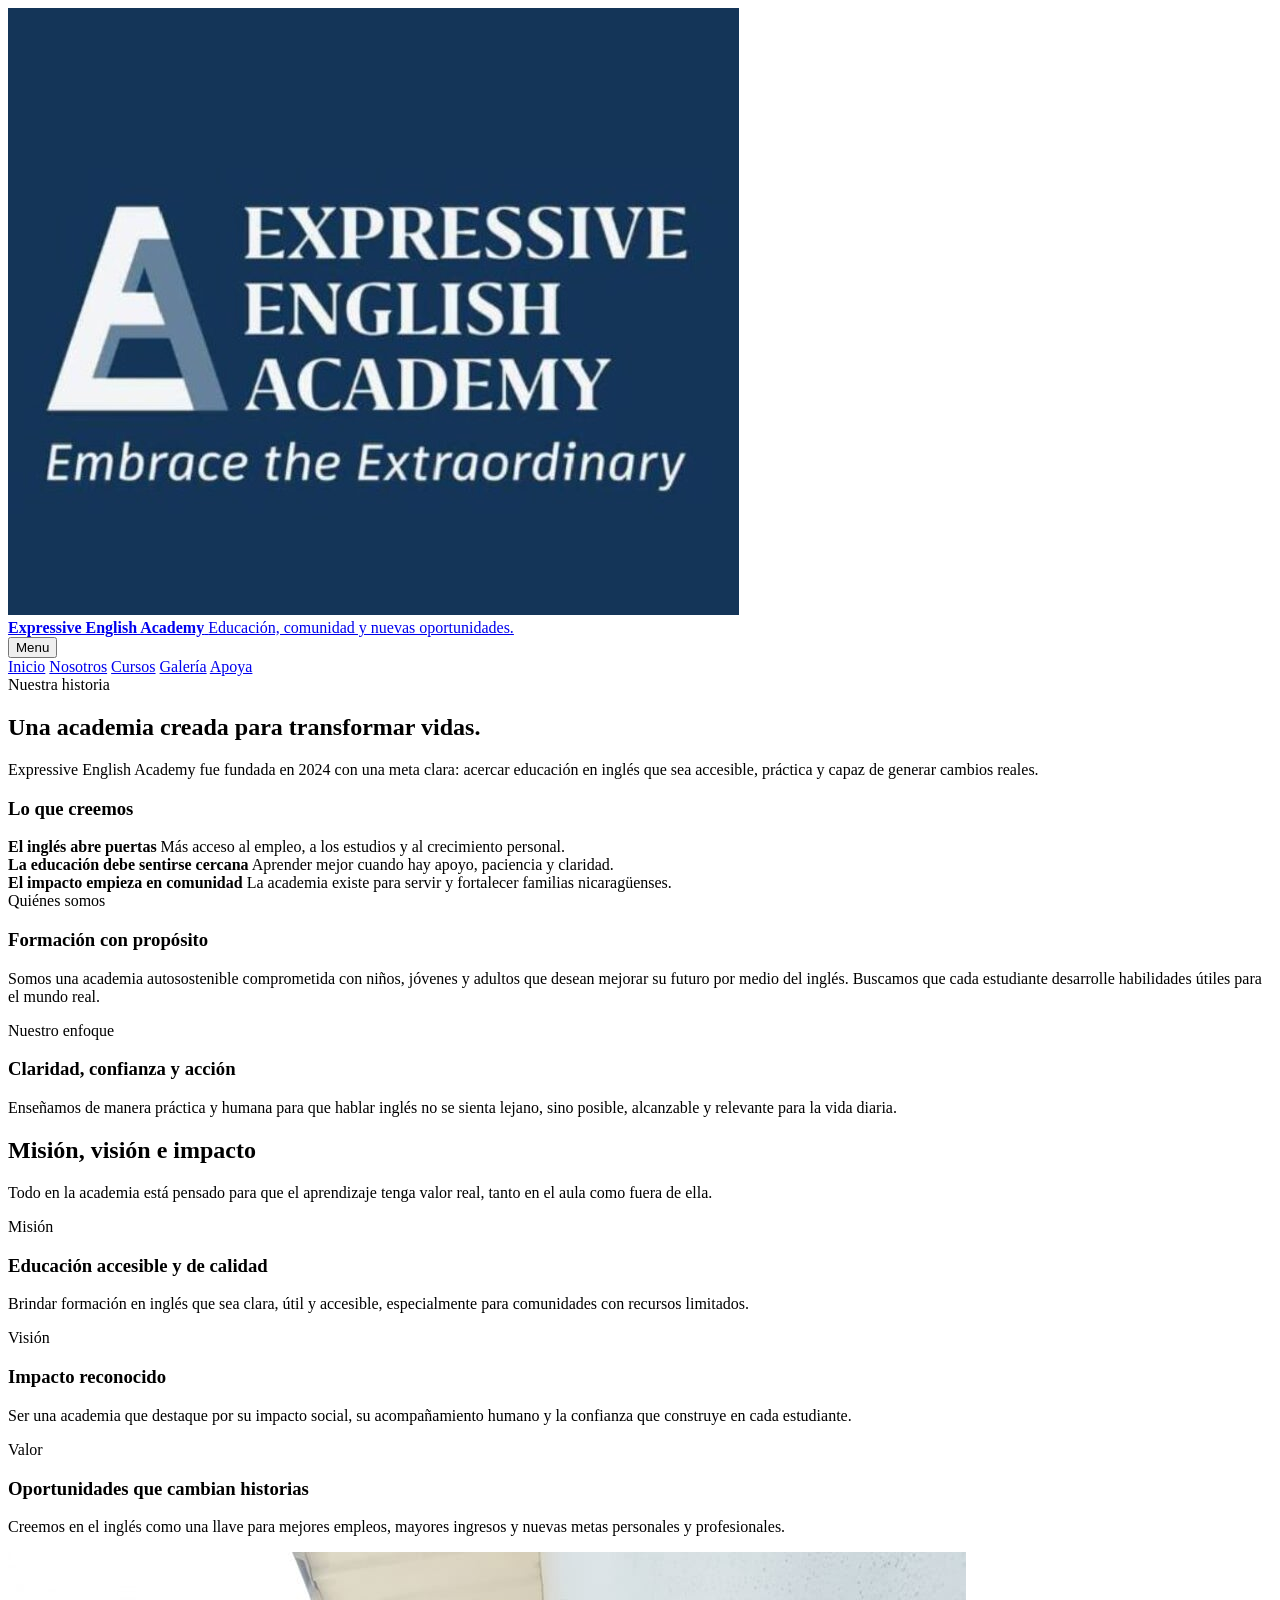
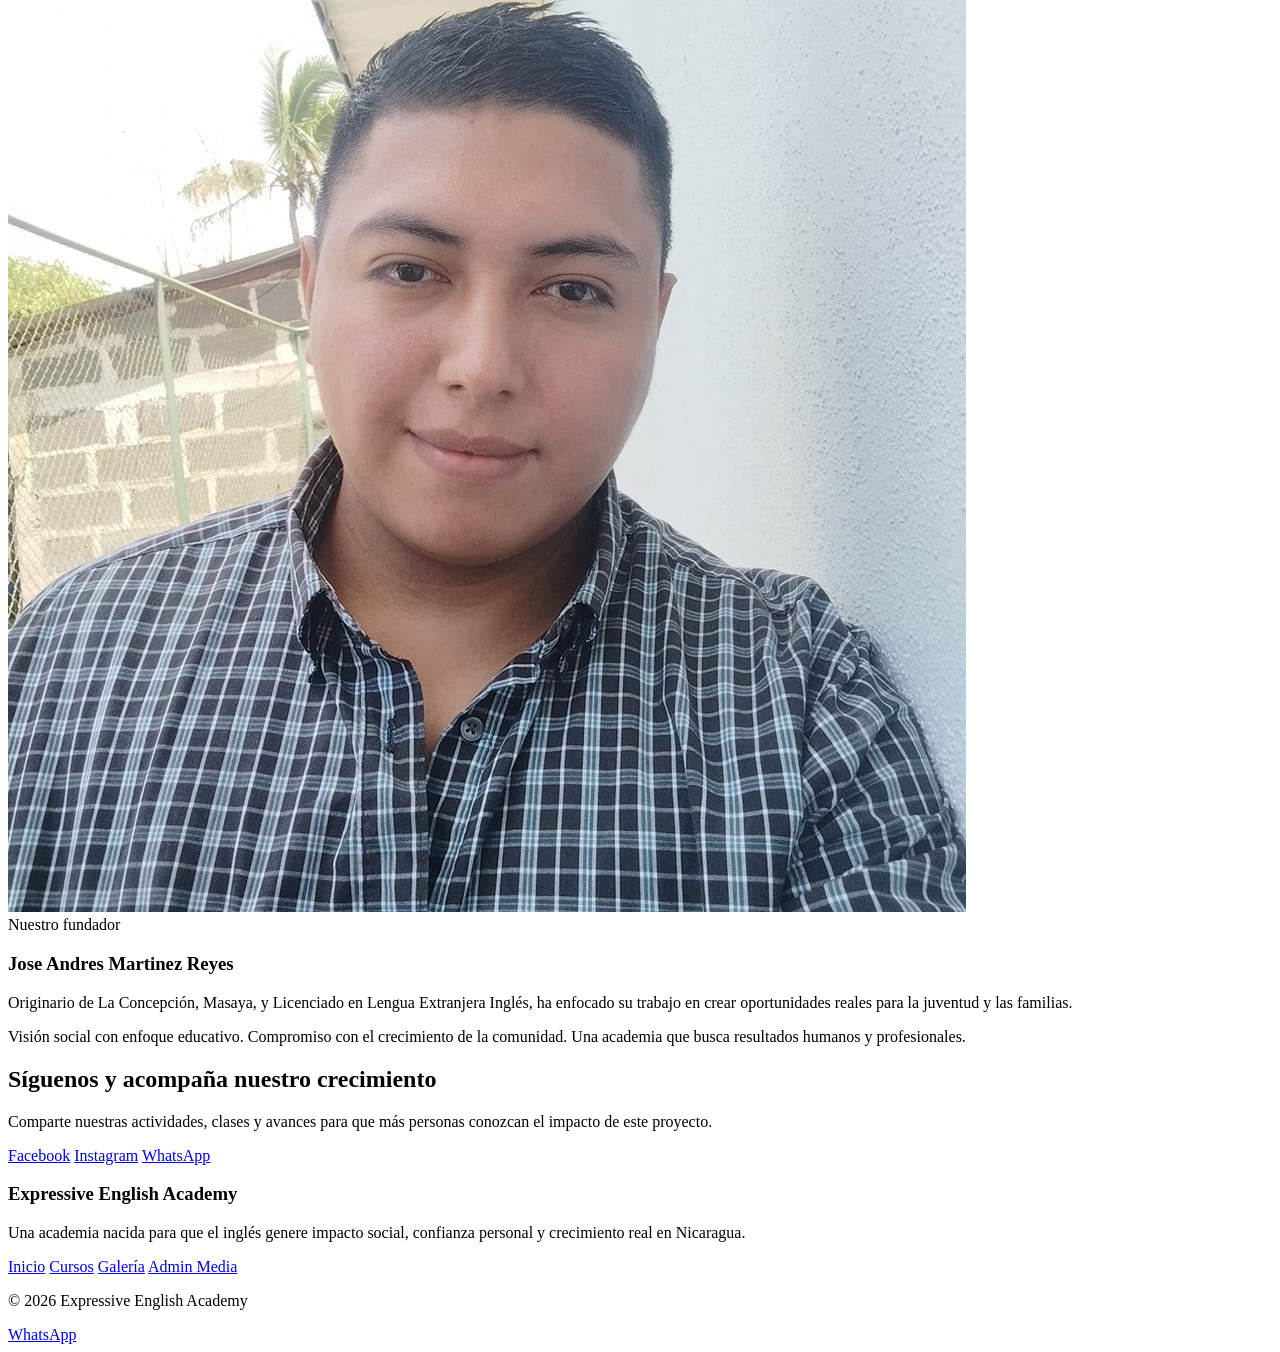
==== commit 206cb8aa: "Update about.html" ====
--- a/about.html
+++ b/about.html
@@ -3,484 +3,10 @@
 <head>
   <meta charset="UTF-8">
   <meta name="viewport" content="width=device-width, initial-scale=1.0">
+  <meta name="description" content="Conoce la historia, la misi&oacute;n y la visi&oacute;n de Expressive English Academy.">
+  <meta name="theme-color" content="#081220">
   <title>Expressive English Academy | Nosotros</title>
-  <meta name="theme-color" content="#081220">
-  <meta name="description" content="Conoce la historia, mision, vision y fundador de Expressive English Academy.">
-  <style>
-    @import url("https://fonts.googleapis.com/css2?family=Manrope:wght@400;500;600;700;800&family=Sora:wght@600;700;800&display=swap");
-
-    :root {
-      --line: rgba(255, 255, 255, 0.12);
-      --text: #f7fbff;
-      --muted: #bfd0e6;
-      --accent: #74e6ff;
-      --accent-2: #ffd37b;
-      --shadow: 0 24px 60px rgba(0, 0, 0, 0.28);
-      --radius-xl: 28px;
-      --radius-lg: 22px;
-      --radius-md: 16px;
-      --radius-pill: 999px;
-      --max: 1180px;
-    }
-
-    * {
-      box-sizing: border-box;
-    }
-
-    html {
-      scroll-behavior: smooth;
-    }
-
-    body {
-      margin: 0;
-      color: var(--text);
-      font-family: "Manrope", sans-serif;
-      line-height: 1.6;
-      background:
-        radial-gradient(circle at top left, rgba(116, 230, 255, 0.12), transparent 28%),
-        radial-gradient(circle at top right, rgba(255, 211, 123, 0.14), transparent 22%),
-        linear-gradient(180deg, #081220 0%, #07101a 55%, #050b13 100%);
-    }
-
-    img {
-      display: block;
-      max-width: 100%;
-    }
-
-    a {
-      color: inherit;
-      text-decoration: none;
-    }
-
-    button {
-      font: inherit;
-    }
-
-    .container {
-      width: min(var(--max), calc(100% - 2rem));
-      margin: 0 auto;
-    }
-
-    .site-header {
-      position: sticky;
-      top: 0;
-      z-index: 80;
-      background: rgba(5, 10, 18, 0.8);
-      backdrop-filter: blur(16px);
-      border-bottom: 1px solid var(--line);
-    }
-
-    .header-inner {
-      position: relative;
-      display: flex;
-      align-items: center;
-      justify-content: space-between;
-      gap: 1rem;
-      padding: 14px 0;
-    }
-
-    .brand {
-      display: flex;
-      align-items: center;
-      gap: 14px;
-      min-width: 0;
-    }
-
-    .brand-logo {
-      width: 58px;
-      height: 58px;
-      object-fit: cover;
-      border-radius: 18px;
-      border: 1px solid rgba(255,255,255,0.15);
-      box-shadow: var(--shadow);
-    }
-
-    .brand-copy strong {
-      display: block;
-      font-family: "Sora", sans-serif;
-      font-size: 1rem;
-      line-height: 1.2;
-    }
-
-    .brand-copy span {
-      display: block;
-      color: var(--muted);
-      font-size: 0.9rem;
-    }
-
-    .nav-toggle {
-      display: none;
-      border: 1px solid var(--line);
-      background: rgba(255,255,255,0.06);
-      color: var(--text);
-      padding: 10px 16px;
-      border-radius: var(--radius-pill);
-      font-weight: 800;
-      cursor: pointer;
-    }
-
-    .main-nav {
-      display: flex;
-      align-items: center;
-      gap: 10px;
-    }
-
-    .main-nav a {
-      padding: 10px 14px;
-      border-radius: var(--radius-pill);
-      color: var(--muted);
-      transition: 0.25s ease;
-    }
-
-    .main-nav a:hover,
-    .main-nav a.active {
-      color: var(--text);
-      background: rgba(255,255,255,0.08);
-    }
-
-    .main-nav .nav-cta {
-      color: #07111d;
-      background: linear-gradient(135deg, var(--accent), var(--accent-2));
-      font-weight: 900;
-    }
-
-    .hero {
-      position: relative;
-      overflow: hidden;
-      padding: 90px 0 72px;
-      background:
-        linear-gradient(125deg, rgba(5, 11, 20, 0.82), rgba(5, 11, 20, 0.46)),
-        url("foto7.jpg.jpg") center/cover no-repeat;
-    }
-
-    .hero::after {
-      content: "";
-      position: absolute;
-      right: -90px;
-      bottom: -120px;
-      width: 300px;
-      height: 300px;
-      border-radius: 50%;
-      background: radial-gradient(circle, rgba(116, 230, 255, 0.22), transparent 70%);
-      filter: blur(10px);
-    }
-
-    .hero-grid {
-      position: relative;
-      z-index: 1;
-      display: grid;
-      grid-template-columns: 1.1fr 0.9fr;
-      gap: 24px;
-      align-items: stretch;
-    }
-
-    .hero-copy,
-    .hero-card,
-    .feature-card,
-    .founder-card,
-    .quote-card,
-    .social-card {
-      border: 1px solid var(--line);
-      border-radius: var(--radius-xl);
-      background: linear-gradient(180deg, rgba(16, 37, 66, 0.9), rgba(7, 14, 26, 0.94));
-      box-shadow: var(--shadow);
-    }
-
-    .hero-copy,
-    .hero-card,
-    .feature-card,
-    .quote-card,
-    .social-card {
-      padding: 28px;
-    }
-
-    .eyebrow {
-      display: inline-flex;
-      align-items: center;
-      gap: 10px;
-      padding: 8px 14px;
-      border-radius: var(--radius-pill);
-      border: 1px solid var(--line);
-      background: rgba(255,255,255,0.06);
-      color: var(--accent);
-      text-transform: uppercase;
-      letter-spacing: 0.05em;
-      font-size: 0.82rem;
-      font-weight: 800;
-    }
-
-    .page-title {
-      margin: 18px 0 12px;
-      font-family: "Sora", sans-serif;
-      font-size: clamp(2.3rem, 4vw, 4.4rem);
-      line-height: 1.05;
-      max-width: 10ch;
-    }
-
-    .lead {
-      color: var(--muted);
-      font-size: 1.06rem;
-      max-width: 58ch;
-    }
-
-    .feature-list {
-      display: grid;
-      gap: 14px;
-      margin-top: 10px;
-    }
-
-    .feature-item {
-      padding: 16px 18px;
-      border-radius: 18px;
-      border: 1px solid rgba(255,255,255,0.08);
-      background: rgba(255,255,255,0.05);
-    }
-
-    .feature-item strong {
-      display: block;
-      color: var(--accent);
-      margin-bottom: 4px;
-      font-size: 1.05rem;
-    }
-
-    .section {
-      padding: 72px 0;
-    }
-
-    .section-heading {
-      display: flex;
-      justify-content: space-between;
-      align-items: end;
-      gap: 20px;
-      flex-wrap: wrap;
-      margin-bottom: 24px;
-    }
-
-    .section-heading h2 {
-      margin: 0;
-      font-family: "Sora", sans-serif;
-      font-size: clamp(1.9rem, 3vw, 3rem);
-    }
-
-    .section-heading p,
-    .muted {
-      color: var(--muted);
-    }
-
-    .cards-grid,
-    .split-grid {
-      display: grid;
-      gap: 20px;
-    }
-
-    .cards-grid {
-      grid-template-columns: repeat(3, minmax(0, 1fr));
-    }
-
-    .split-grid {
-      grid-template-columns: 1fr 1fr;
-      align-items: stretch;
-    }
-
-    .badge {
-      display: inline-flex;
-      align-items: center;
-      justify-content: center;
-      margin-bottom: 14px;
-      padding: 8px 12px;
-      border-radius: var(--radius-pill);
-      background: rgba(116, 230, 255, 0.12);
-      color: var(--accent);
-      font-size: 0.82rem;
-      font-weight: 800;
-    }
-
-    .feature-card h3,
-    .quote-card h3,
-    .social-card h3 {
-      margin-top: 0;
-      margin-bottom: 10px;
-      font-size: 1.22rem;
-    }
-
-    .founder-card {
-      display: grid;
-      grid-template-columns: 0.9fr 1.1fr;
-      gap: 22px;
-      padding: 22px;
-      align-items: center;
-    }
-
-    .founder-card img {
-      width: 100%;
-      height: 100%;
-      min-height: 320px;
-      object-fit: cover;
-      border-radius: var(--radius-lg);
-    }
-
-    .list {
-      display: grid;
-      gap: 10px;
-      margin-top: 18px;
-    }
-
-    .list span {
-      position: relative;
-      display: block;
-      padding-left: 18px;
-      color: var(--muted);
-    }
-
-    .list span::before {
-      content: "";
-      position: absolute;
-      left: 0;
-      top: 0.72em;
-      width: 7px;
-      height: 7px;
-      border-radius: 50%;
-      background: linear-gradient(135deg, var(--accent), var(--accent-2));
-    }
-
-    .quote {
-      margin: 0;
-      font-size: 1.18rem;
-      color: var(--text);
-    }
-
-    .quote-author {
-      margin-top: 16px;
-      color: var(--accent);
-      font-weight: 800;
-    }
-
-    .social-row {
-      display: flex;
-      flex-wrap: wrap;
-      gap: 12px;
-      margin-top: 18px;
-    }
-
-    .social-row a {
-      padding: 12px 16px;
-      border-radius: var(--radius-pill);
-      border: 1px solid var(--line);
-      background: rgba(255,255,255,0.05);
-      color: var(--muted);
-      transition: 0.25s ease;
-    }
-
-    .social-row a:hover {
-      color: var(--text);
-      transform: translateY(-2px);
-    }
-
-    .footer {
-      padding: 30px 0 46px;
-      border-top: 1px solid var(--line);
-      background: rgba(255,255,255,0.02);
-    }
-
-    .footer-inner {
-      display: flex;
-      justify-content: space-between;
-      align-items: flex-start;
-      gap: 20px;
-      flex-wrap: wrap;
-    }
-
-    .footer-links {
-      display: flex;
-      flex-wrap: wrap;
-      gap: 10px;
-    }
-
-    .footer-links a {
-      padding: 10px 14px;
-      border-radius: var(--radius-pill);
-      border: 1px solid var(--line);
-      background: rgba(255,255,255,0.04);
-      color: var(--muted);
-    }
-
-    .footer-links a:hover {
-      color: var(--text);
-    }
-
-    .floating-whatsapp {
-      position: fixed;
-      right: 18px;
-      bottom: 18px;
-      z-index: 70;
-      display: inline-flex;
-      align-items: center;
-      gap: 10px;
-      padding: 14px 18px;
-      border-radius: var(--radius-pill);
-      background: linear-gradient(135deg, #2ee17b, #16a055);
-      color: #04110a;
-      font-weight: 900;
-      box-shadow: 0 18px 40px rgba(37, 211, 102, 0.3);
-    }
-
-    @media (max-width: 960px) {
-      .nav-toggle {
-        display: inline-flex;
-        align-items: center;
-        justify-content: center;
-      }
-
-      .main-nav {
-        position: absolute;
-        top: calc(100% + 10px);
-        left: 0;
-        right: 0;
-        display: none;
-        flex-direction: column;
-        align-items: stretch;
-        gap: 8px;
-        padding: 16px;
-        border-radius: 24px;
-        border: 1px solid var(--line);
-        background: rgba(7, 13, 23, 0.98);
-        box-shadow: var(--shadow);
-      }
-
-      .main-nav.open {
-        display: flex;
-      }
-
-      .hero-grid,
-      .cards-grid,
-      .split-grid,
-      .founder-card {
-        grid-template-columns: 1fr;
-      }
-    }
-
-    @media (max-width: 640px) {
-      .hero {
-        padding: 68px 0 54px;
-      }
-
-      .hero-copy,
-      .hero-card,
-      .feature-card,
-      .quote-card,
-      .social-card {
-        padding: 22px;
-      }
-
-      .page-title {
-        max-width: 12ch;
-      }
-
-      .brand-copy span {
-        font-size: 0.82rem;
-      }
-    }
-  </style>
+  <link rel="stylesheet" href="styles.css">
 </head>
 <body>
   <header class="site-header">
@@ -489,79 +15,102 @@
         <img class="brand-logo" src="foto8.jpg.jpg" alt="Logo de Expressive English Academy">
         <div class="brand-copy">
           <strong>Expressive English Academy</strong>
-          <span>Educacion, comunidad y nuevas oportunidades.</span>
+          <span>Educaci&oacute;n, comunidad y nuevas oportunidades.</span>
         </div>
       </a>
 
-      <button class="nav-toggle" id="navToggle" aria-expanded="false">Menu</button>
-
-      <nav class="main-nav" id="siteNav">
+      <button class="nav-toggle" data-nav-toggle aria-expanded="false" aria-controls="site-nav">Menu</button>
+
+      <nav class="main-nav" id="site-nav" data-nav>
         <a href="index.html">Inicio</a>
         <a class="active" href="about.html">Nosotros</a>
         <a href="courses.html">Cursos</a>
-        <a href="gallery.html">Galeria</a>
+        <a href="gallery.html">Galer&iacute;a</a>
         <a class="nav-cta" href="donate.html">Apoya</a>
       </nav>
     </div>
   </header>
 
   <main>
-    <section class="hero">
+    <section class="hero" style="--hero-image: url('foto7.jpg.jpg');">
       <div class="container hero-grid">
-        <div class="hero-copy">
+        <div>
           <span class="eyebrow">Nuestra historia</span>
           <h1 class="page-title">Una academia creada para transformar vidas.</h1>
-          <p class="lead">
+          <p class="page-lead">
             Expressive English Academy fue fundada en 2024 con una meta clara:
-            acercar educacion en ingles que sea accesible, practica y capaz de generar cambios reales.
-          </p>
-        </div>
-
-        <div class="hero-card">
+            acercar educaci&oacute;n en ingl&eacute;s que sea accesible, pr&aacute;ctica y capaz de generar cambios reales.
+          </p>
+        </div>
+
+        <div class="panel">
           <h3>Lo que creemos</h3>
-          <div class="feature-list">
-            <div class="feature-item">
-              <strong>El ingles abre puertas</strong>
-              <span>Mas acceso a empleo, estudios y crecimiento personal.</span>
-            </div>
-            <div class="feature-item">
-              <strong>La educacion debe sentirse cercana</strong>
+          <div class="metric-list">
+            <div class="metric-item">
+              <strong>El ingl&eacute;s abre puertas</strong>
+              <span>M&aacute;s acceso al empleo, a los estudios y al crecimiento personal.</span>
+            </div>
+            <div class="metric-item">
+              <strong>La educaci&oacute;n debe sentirse cercana</strong>
               <span>Aprender mejor cuando hay apoyo, paciencia y claridad.</span>
             </div>
-            <div class="feature-item">
+            <div class="metric-item">
               <strong>El impacto empieza en comunidad</strong>
-              <span>La academia existe para servir y fortalecer familias nicaraguenses.</span>
+              <span>La academia existe para servir y fortalecer familias nicarag&uuml;enses.</span>
             </div>
           </div>
         </div>
+      </div>
+    </section>
+
+    <section class="section">
+      <div class="container split-layout">
+        <article class="split-card">
+          <span class="badge">Qui&eacute;nes somos</span>
+          <h3>Formaci&oacute;n con prop&oacute;sito</h3>
+          <p>
+            Somos una academia autosostenible comprometida con ni&ntilde;os, j&oacute;venes y adultos
+            que desean mejorar su futuro por medio del ingl&eacute;s. Buscamos que cada estudiante
+            desarrolle habilidades &uacute;tiles para el mundo real.
+          </p>
+        </article>
+
+        <article class="split-card">
+          <span class="badge">Nuestro enfoque</span>
+          <h3>Claridad, confianza y acci&oacute;n</h3>
+          <p>
+            Ense&ntilde;amos de manera pr&aacute;ctica y humana para que hablar ingl&eacute;s no se sienta lejano,
+            sino posible, alcanzable y relevante para la vida diaria.
+          </p>
+        </article>
       </div>
     </section>
 
     <section class="section">
       <div class="container">
         <div class="section-heading">
-          <h2>Mision, vision e impacto</h2>
-          <p>
-            Todo en la academia esta pensado para que el aprendizaje tenga valor real,
-            tanto dentro del aula como fuera de ella.
-          </p>
-        </div>
-
-        <div class="cards-grid">
+          <h2>Misi&oacute;n, visi&oacute;n e impacto</h2>
+          <p>
+            Todo en la academia est&aacute; pensado para que el aprendizaje tenga valor real,
+            tanto en el aula como fuera de ella.
+          </p>
+        </div>
+
+        <div class="card-grid">
           <article class="feature-card">
-            <span class="badge">Mision</span>
-            <h3>Educacion accesible y de calidad</h3>
-            <p class="muted">
-              Brindar formacion en ingles que sea clara, util y accesible, especialmente
+            <span class="badge">Misi&oacute;n</span>
+            <h3>Educaci&oacute;n accesible y de calidad</h3>
+            <p>
+              Brindar formaci&oacute;n en ingl&eacute;s que sea clara, &uacute;til y accesible, especialmente
               para comunidades con recursos limitados.
             </p>
           </article>
 
           <article class="feature-card">
-            <span class="badge">Vision</span>
+            <span class="badge">Visi&oacute;n</span>
             <h3>Impacto reconocido</h3>
-            <p class="muted">
-              Ser una academia reconocida por su impacto social, su acompanamiento humano
+            <p>
+              Ser una academia que destaque por su impacto social, su acompa&ntilde;amiento humano
               y la confianza que construye en cada estudiante.
             </p>
           </article>
@@ -569,8 +118,8 @@
           <article class="feature-card">
             <span class="badge">Valor</span>
             <h3>Oportunidades que cambian historias</h3>
-            <p class="muted">
-              Creemos en el ingles como una llave para mejores empleos, mayores ingresos
+            <p>
+              Creemos en el ingl&eacute;s como una llave para mejores empleos, mayores ingresos
               y nuevas metas personales y profesionales.
             </p>
           </article>
@@ -579,48 +128,18 @@
     </section>
 
     <section class="section">
-      <div class="container split-grid">
-        <article class="feature-card">
-          <span class="badge">Quienes somos</span>
-          <h3>Formacion con proposito</h3>
-          <p class="muted">
-            Somos una academia autosostenible comprometida con ninos, jovenes y adultos
-            que desean mejorar su futuro por medio del ingles. Buscamos que cada estudiante
-            desarrolle habilidades utiles para el mundo real.
-          </p>
-
-          <div class="list">
-            <span>Aprendizaje practico y cercano.</span>
-            <span>Ambiente humano que motiva a avanzar.</span>
-            <span>Impacto social con enfoque educativo.</span>
-          </div>
-        </article>
-
-        <article class="quote-card">
-          <h3>Nuestro enfoque</h3>
-          <p class="quote">
-            "Ensenamos de manera practica y humana para que hablar ingles no se sienta lejano,
-            sino posible, alcanzable y relevante para la vida diaria."
-          </p>
-          <div class="quote-author">Expressive English Academy</div>
-        </article>
-      </div>
-    </section>
-
-    <section class="section">
       <div class="container">
-        <article class="founder-card">
+        <article class="split-card founder-card">
           <img src="foto7.jpg.jpg" alt="Jose Andres Martinez Reyes">
           <div>
             <span class="badge">Nuestro fundador</span>
             <h3>Jose Andres Martinez Reyes</h3>
-            <p class="muted">
-              Originario de La Concepcion, Masaya, y Licenciado en Lengua Extranjera Ingles,
+            <p>
+              Originario de La Concepci&oacute;n, Masaya, y Licenciado en Lengua Extranjera Ingl&eacute;s,
               ha enfocado su trabajo en crear oportunidades reales para la juventud y las familias.
             </p>
-
             <div class="list">
-              <span>Vision social con enfoque educativo.</span>
+              <span>Visi&oacute;n social con enfoque educativo.</span>
               <span>Compromiso con el crecimiento de la comunidad.</span>
               <span>Una academia que busca resultados humanos y profesionales.</span>
             </div>
@@ -631,29 +150,29 @@
 
     <section class="section">
       <div class="container">
-        <div class="social-card">
-          <h3>Siguenos y acompania nuestro crecimiento</h3>
-          <p class="muted">
-            Comparte nuestras actividades, clases y avances para que mas personas conozcan
+        <div class="section-heading">
+          <h2>S&iacute;guenos y acompa&ntilde;a nuestro crecimiento</h2>
+          <p>
+            Comparte nuestras actividades, clases y avances para que m&aacute;s personas conozcan
             el impacto de este proyecto.
           </p>
-
-          <div class="social-row">
-            <a href="https://www.facebook.com/p/Expressive-English-Academy-61554703284587/" target="_blank" rel="noopener">Facebook</a>
-            <a href="https://www.instagram.com/expressiveenglishacademy/" target="_blank" rel="noopener">Instagram</a>
-            <a href="https://wa.me/50582581434?text=Hola%20quiero%20informacion%20sobre%20Expressive%20English%20Academy" target="_blank" rel="noopener">WhatsApp</a>
-          </div>
+        </div>
+
+        <div class="social-row">
+          <a class="social-pill" href="https://www.facebook.com/p/Expressive-English-Academy-61554703284587/" target="_blank" rel="noopener">Facebook</a>
+          <a class="social-pill" href="https://www.instagram.com/expressiveenglishacademy/" target="_blank" rel="noopener">Instagram</a>
+          <a class="social-pill" href="https://wa.me/50582581434?text=Hola%20quiero%20informacion%20sobre%20Expressive%20English%20Academy" target="_blank" rel="noopener">WhatsApp</a>
         </div>
       </div>
     </section>
   </main>
 
   <footer class="footer">
-    <div class="container footer-inner">
+    <div class="container footer-grid">
       <div>
         <h3>Expressive English Academy</h3>
-        <p class="muted">
-          Una academia nacida para que el ingles genere impacto social, confianza personal
+        <p class="footer-note">
+          Una academia nacida para que el ingl&eacute;s genere impacto social, confianza personal
           y crecimiento real en Nicaragua.
         </p>
       </div>
@@ -662,10 +181,10 @@
         <div class="footer-links">
           <a href="index.html">Inicio</a>
           <a href="courses.html">Cursos</a>
-          <a href="gallery.html">Galeria</a>
+          <a href="gallery.html">Galer&iacute;a</a>
           <a href="admin-media.html">Admin Media</a>
         </div>
-        <p class="muted" style="margin-top: 14px;">&copy; <span id="year"></span> Expressive English Academy</p>
+        <p class="muted" style="margin-top: 16px;">&copy; <span data-year></span> Expressive English Academy</p>
       </div>
     </div>
   </footer>
@@ -679,23 +198,6 @@
     WhatsApp
   </a>
 
-  <script>
-    (function () {
-      var navToggle = document.getElementById("navToggle");
-      var siteNav = document.getElementById("siteNav");
-      var year = document.getElementById("year");
-
-      if (navToggle && siteNav) {
-        navToggle.addEventListener("click", function () {
-          var isOpen = siteNav.classList.toggle("open");
-          navToggle.setAttribute("aria-expanded", String(isOpen));
-        });
-      }
-
-      if (year) {
-        year.textContent = new Date().getFullYear();
-      }
-    })();
-  </script>
+  <script src="main.js"></script>
 </body>
 </html>
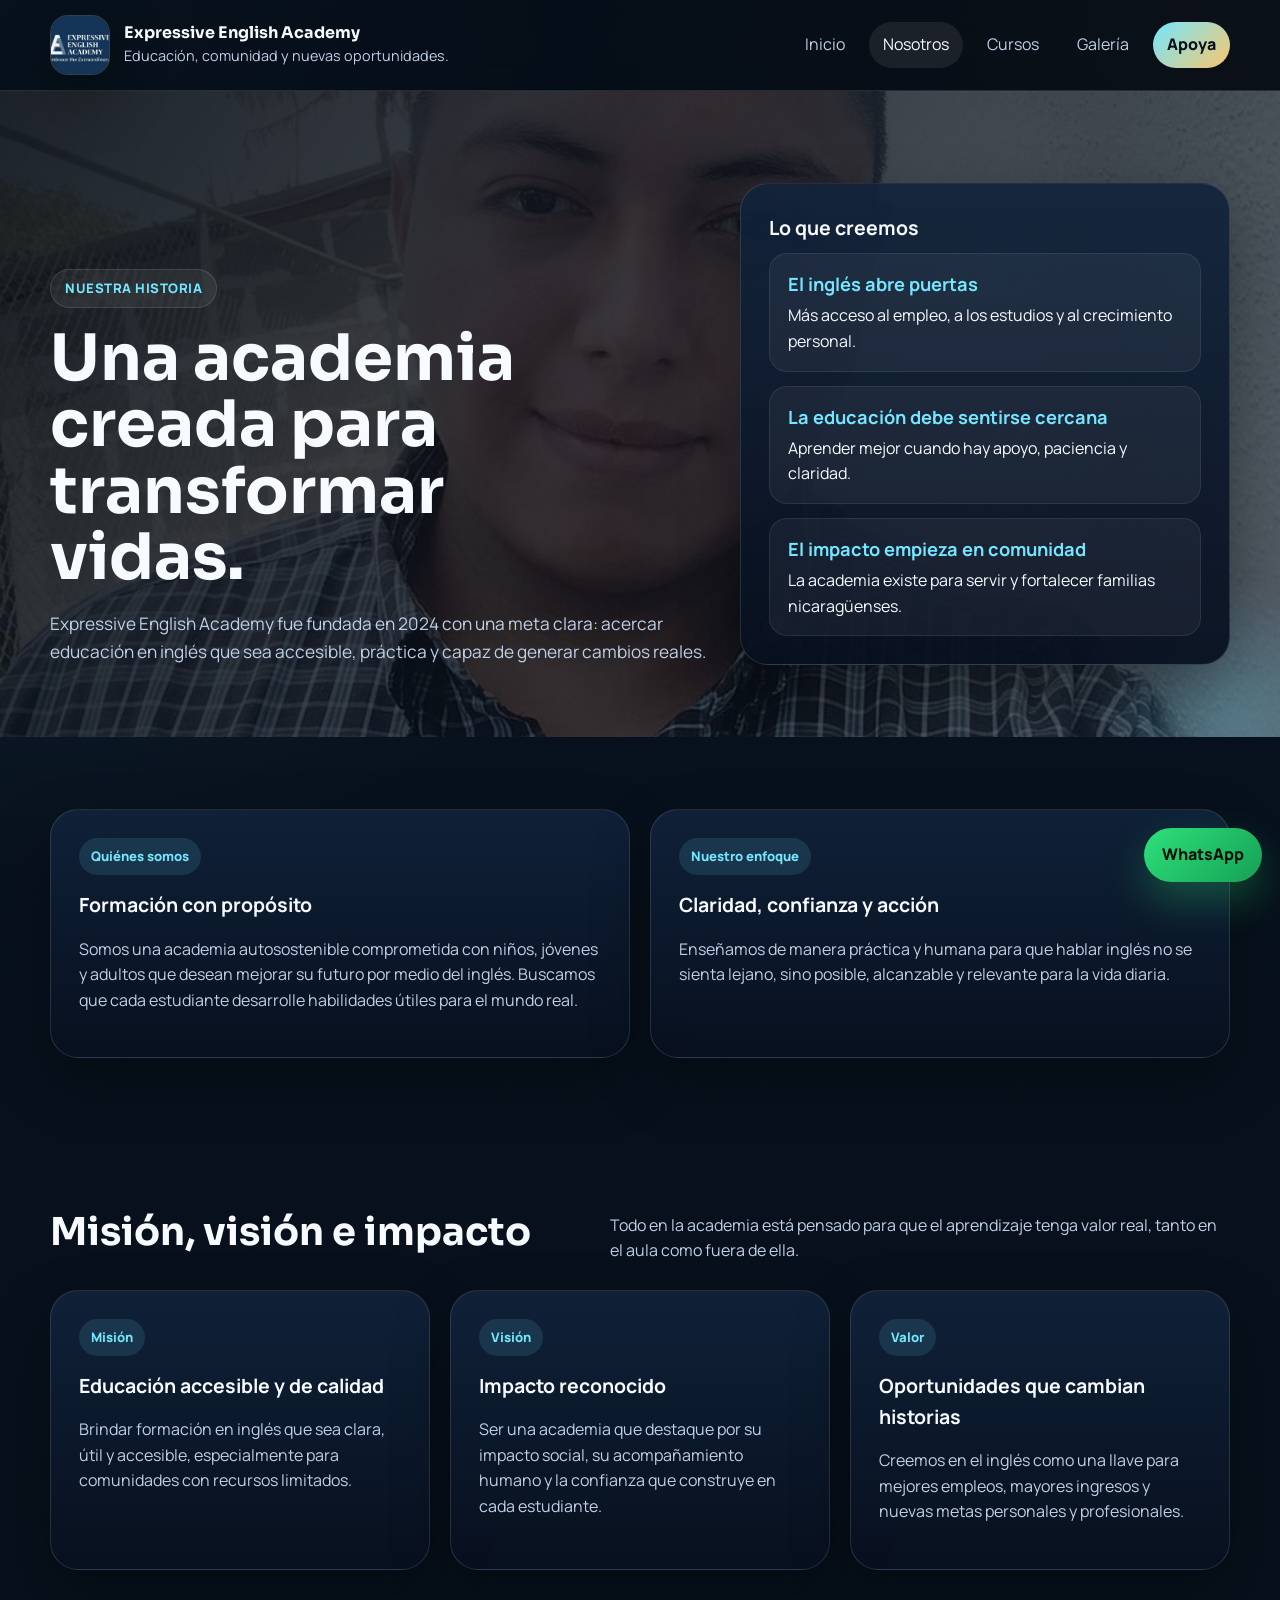
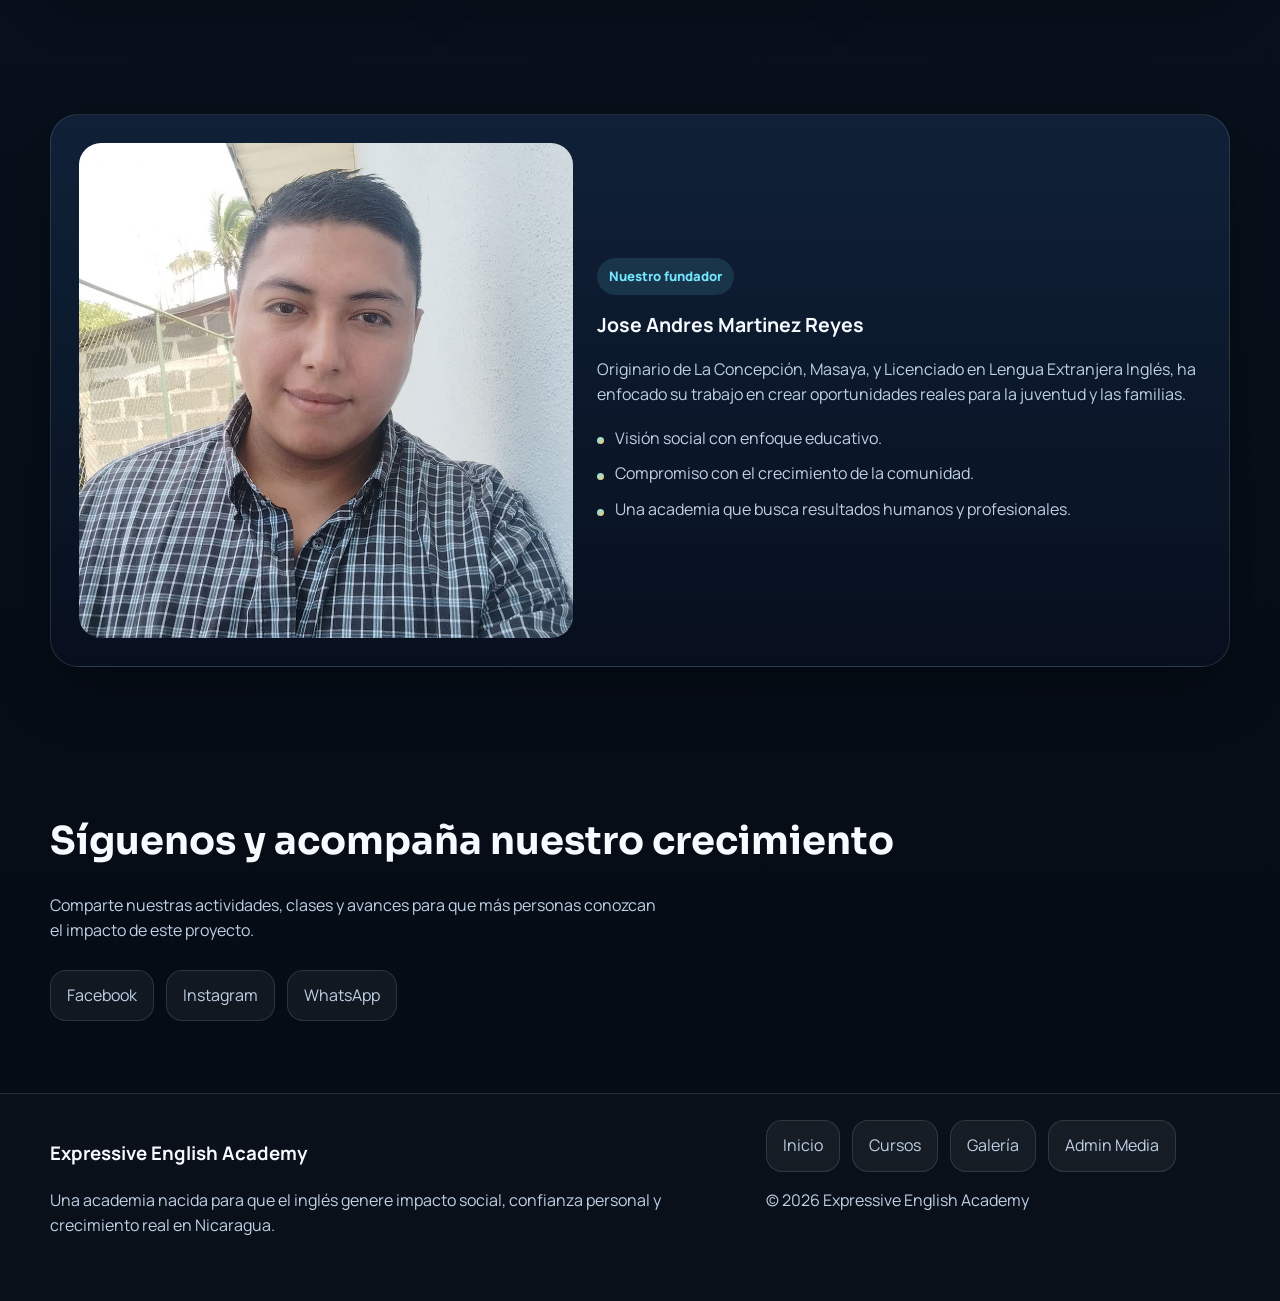
==== commit 5e403895: "Update about.html" ====
--- a/about.html
+++ b/about.html
@@ -6,22 +6,516 @@
   <meta name="description" content="Conoce la historia, la misi&oacute;n y la visi&oacute;n de Expressive English Academy.">
   <meta name="theme-color" content="#081220">
   <title>Expressive English Academy | Nosotros</title>
-  <link rel="stylesheet" href="styles.css">
+  <style>
+    @import url("https://fonts.googleapis.com/css2?family=Manrope:wght@400;500;600;700;800&family=Sora:wght@600;700;800&display=swap");
+
+    :root {
+      --bg: #061221;
+      --panel: rgba(11, 26, 48, 0.88);
+      --line: rgba(255, 255, 255, 0.12);
+      --line-soft: rgba(255, 255, 255, 0.08);
+      --text: #f7fbff;
+      --muted: #bfd0e6;
+      --accent: #74e6ff;
+      --warm: #f8c76d;
+      --shadow: 0 24px 60px rgba(0, 0, 0, 0.32);
+      --radius-xl: 28px;
+      --radius-lg: 22px;
+      --radius-md: 16px;
+      --radius-pill: 999px;
+      --max-width: 1180px;
+    }
+
+    * {
+      box-sizing: border-box;
+    }
+
+    html {
+      scroll-behavior: smooth;
+    }
+
+    body {
+      margin: 0;
+      color: var(--text);
+      font-family: "Manrope", sans-serif;
+      line-height: 1.6;
+      background:
+        radial-gradient(circle at top left, rgba(116, 230, 255, 0.13), transparent 28%),
+        radial-gradient(circle at top right, rgba(248, 199, 109, 0.14), transparent 22%),
+        linear-gradient(180deg, #081220 0%, #07101b 55%, #050b14 100%);
+    }
+
+    img {
+      display: block;
+      max-width: 100%;
+    }
+
+    a {
+      color: inherit;
+      text-decoration: none;
+    }
+
+    button {
+      font: inherit;
+    }
+
+    .container {
+      width: min(var(--max-width), calc(100% - 2rem));
+      margin: 0 auto;
+    }
+
+    .site-header {
+      position: sticky;
+      top: 0;
+      z-index: 60;
+      backdrop-filter: blur(16px);
+      background: rgba(5, 11, 20, 0.78);
+      border-bottom: 1px solid var(--line);
+    }
+
+    .header-inner {
+      position: relative;
+      display: flex;
+      align-items: center;
+      justify-content: space-between;
+      gap: 1rem;
+      padding: 15px 0;
+    }
+
+    .brand {
+      display: flex;
+      align-items: center;
+      gap: 14px;
+      min-width: 0;
+    }
+
+    .brand-logo {
+      width: 60px;
+      height: 60px;
+      object-fit: cover;
+      border-radius: 18px;
+      border: 1px solid rgba(255, 255, 255, 0.14);
+      box-shadow: var(--shadow);
+      background: rgba(255,255,255,0.06);
+    }
+
+    .brand-copy strong {
+      display: block;
+      font-family: "Sora", sans-serif;
+      font-size: 1rem;
+      line-height: 1.3;
+    }
+
+    .brand-copy span {
+      display: block;
+      color: var(--muted);
+      font-size: 0.9rem;
+    }
+
+    .nav-toggle {
+      display: none;
+      border: 1px solid var(--line);
+      background: rgba(255, 255, 255, 0.05);
+      color: var(--text);
+      border-radius: var(--radius-pill);
+      padding: 10px 16px;
+      font-weight: 700;
+      cursor: pointer;
+    }
+
+    .main-nav {
+      display: flex;
+      align-items: center;
+      gap: 10px;
+    }
+
+    .main-nav a {
+      padding: 10px 14px;
+      border-radius: var(--radius-pill);
+      color: var(--muted);
+      transition: 0.25s ease;
+    }
+
+    .main-nav a:hover,
+    .main-nav a.active {
+      color: var(--text);
+      background: rgba(255, 255, 255, 0.08);
+    }
+
+    .main-nav .nav-cta {
+      color: #07111d;
+      font-weight: 800;
+      background: linear-gradient(135deg, var(--accent), var(--warm));
+    }
+
+    .hero {
+      position: relative;
+      overflow: hidden;
+      padding: 92px 0 72px;
+      background-image:
+        linear-gradient(125deg, rgba(5, 11, 20, 0.9), rgba(5, 11, 20, 0.58)),
+        var(--hero-image);
+      background-size: cover;
+      background-position: center;
+    }
+
+    .hero::after {
+      content: "";
+      position: absolute;
+      right: -90px;
+      bottom: -120px;
+      width: 280px;
+      height: 280px;
+      border-radius: 50%;
+      background: radial-gradient(circle, rgba(116, 230, 255, 0.26), transparent 70%);
+      filter: blur(12px);
+    }
+
+    .hero-grid {
+      position: relative;
+      z-index: 1;
+      display: grid;
+      grid-template-columns: 1.15fr 0.85fr;
+      gap: 26px;
+      align-items: end;
+    }
+
+    .eyebrow {
+      display: inline-flex;
+      align-items: center;
+      gap: 10px;
+      padding: 8px 14px;
+      border: 1px solid var(--line);
+      border-radius: var(--radius-pill);
+      background: rgba(255, 255, 255, 0.06);
+      color: var(--accent);
+      font-size: 0.82rem;
+      font-weight: 800;
+      letter-spacing: 0.04em;
+      text-transform: uppercase;
+    }
+
+    .page-title {
+      margin: 18px 0 0;
+      font-family: "Sora", sans-serif;
+      font-size: clamp(2.4rem, 5vw, 4.6rem);
+      line-height: 1.04;
+      max-width: 12ch;
+    }
+
+    .page-lead {
+      margin: 18px 0 0;
+      max-width: 62ch;
+      color: var(--muted);
+      font-size: 1.08rem;
+    }
+
+    .button-row {
+      display: flex;
+      flex-wrap: wrap;
+      gap: 14px;
+      margin-top: 28px;
+    }
+
+    .button {
+      display: inline-flex;
+      align-items: center;
+      justify-content: center;
+      gap: 10px;
+      padding: 14px 22px;
+      border: 1px solid transparent;
+      border-radius: var(--radius-md);
+      font-weight: 800;
+      transition: 0.25s ease;
+    }
+
+    .button:hover {
+      transform: translateY(-2px);
+    }
+
+    .button-primary {
+      color: #07111d;
+      background: linear-gradient(135deg, var(--accent), var(--warm));
+      box-shadow: 0 14px 34px rgba(116, 230, 255, 0.18);
+    }
+
+    .button-secondary {
+      background: rgba(255, 255, 255, 0.07);
+      border-color: var(--line);
+    }
+
+    .panel,
+    .feature-card,
+    .split-card {
+      border: 1px solid var(--line);
+      border-radius: var(--radius-xl);
+      background: linear-gradient(180deg, rgba(17, 35, 59, 0.9), rgba(8, 16, 31, 0.94));
+      box-shadow: var(--shadow);
+      padding: 28px;
+    }
+
+    .panel h3,
+    .feature-card h3,
+    .split-card h3 {
+      margin-top: 0;
+      margin-bottom: 10px;
+      font-size: 1.22rem;
+    }
+
+    .feature-card p,
+    .split-card p,
+    .panel p {
+      color: var(--muted);
+    }
+
+    .metric-list {
+      display: grid;
+      gap: 14px;
+    }
+
+    .metric-item {
+      padding: 16px 18px;
+      border-radius: 18px;
+      border: 1px solid var(--line-soft);
+      background: rgba(255, 255, 255, 0.05);
+    }
+
+    .metric-item strong {
+      display: block;
+      color: var(--accent);
+      margin-bottom: 4px;
+      font-size: 1.14rem;
+    }
+
+    .section {
+      padding: 72px 0;
+    }
+
+    .section-heading {
+      display: flex;
+      align-items: end;
+      justify-content: space-between;
+      gap: 20px;
+      flex-wrap: wrap;
+      margin-bottom: 26px;
+    }
+
+    .section-heading h2 {
+      margin: 0;
+      font-family: "Sora", sans-serif;
+      font-size: clamp(1.9rem, 3vw, 3rem);
+    }
+
+    .section-heading p {
+      margin: 0;
+      max-width: 62ch;
+      color: var(--muted);
+    }
+
+    .card-grid,
+    .split-layout,
+    .footer-grid {
+      display: grid;
+      gap: 20px;
+    }
+
+    .card-grid {
+      grid-template-columns: repeat(3, minmax(0, 1fr));
+    }
+
+    .split-layout {
+      grid-template-columns: repeat(2, minmax(0, 1fr));
+    }
+
+    .badge {
+      display: inline-flex;
+      align-items: center;
+      justify-content: center;
+      margin-bottom: 14px;
+      padding: 8px 12px;
+      border-radius: var(--radius-pill);
+      background: rgba(116, 230, 255, 0.12);
+      color: var(--accent);
+      font-size: 0.82rem;
+      font-weight: 800;
+    }
+
+    .founder-card {
+      display: grid;
+      grid-template-columns: 0.9fr 1.1fr;
+      gap: 24px;
+      align-items: center;
+    }
+
+    .founder-card img {
+      width: 100%;
+      height: 100%;
+      min-height: 280px;
+      object-fit: cover;
+      border-radius: var(--radius-lg);
+      background: rgba(255,255,255,0.06);
+    }
+
+    .list {
+      display: grid;
+      gap: 10px;
+      margin-top: 18px;
+    }
+
+    .list span {
+      position: relative;
+      display: block;
+      padding-left: 18px;
+      color: var(--muted);
+    }
+
+    .list span::before {
+      content: "";
+      position: absolute;
+      left: 0;
+      top: 0.72em;
+      width: 7px;
+      height: 7px;
+      border-radius: 50%;
+      background: linear-gradient(135deg, var(--accent), var(--warm));
+    }
+
+    .social-row,
+    .footer-links {
+      display: flex;
+      flex-wrap: wrap;
+      gap: 12px;
+    }
+
+    .social-pill,
+    .footer-links a {
+      display: inline-flex;
+      align-items: center;
+      gap: 10px;
+      padding: 12px 16px;
+      border-radius: var(--radius-md);
+      border: 1px solid var(--line);
+      background: rgba(255, 255, 255, 0.05);
+      color: var(--muted);
+    }
+
+    .social-pill:hover,
+    .footer-links a:hover {
+      color: var(--text);
+    }
+
+    .footer {
+      padding: 26px 0 46px;
+      border-top: 1px solid var(--line);
+      background: rgba(255, 255, 255, 0.02);
+    }
+
+    .footer-grid {
+      grid-template-columns: 1.2fr 0.8fr;
+      align-items: start;
+    }
+
+    .footer-note,
+    .muted {
+      color: var(--muted);
+    }
+
+    .floating-whatsapp {
+      position: fixed;
+      right: 18px;
+      bottom: 18px;
+      z-index: 70;
+      display: inline-flex;
+      align-items: center;
+      gap: 10px;
+      padding: 14px 18px;
+      border-radius: var(--radius-pill);
+      background: linear-gradient(135deg, #2ee17b, #16a055);
+      color: #04110a;
+      font-weight: 900;
+      box-shadow: 0 18px 40px rgba(37, 211, 102, 0.3);
+    }
+
+    @media (max-width: 960px) {
+      .nav-toggle {
+        display: inline-flex;
+        align-items: center;
+        justify-content: center;
+      }
+
+      .main-nav {
+        position: absolute;
+        top: calc(100% + 12px);
+        left: 0;
+        right: 0;
+        display: none;
+        flex-direction: column;
+        align-items: stretch;
+        gap: 8px;
+        padding: 16px;
+        border: 1px solid var(--line);
+        border-radius: 24px;
+        background: rgba(5, 11, 20, 0.98);
+        box-shadow: var(--shadow);
+      }
+
+      .main-nav.open {
+        display: flex;
+      }
+
+      .hero-grid,
+      .card-grid,
+      .split-layout,
+      .founder-card,
+      .footer-grid {
+        grid-template-columns: 1fr;
+      }
+    }
+
+    @media (max-width: 640px) {
+      .hero {
+        padding: 78px 0 58px;
+      }
+
+      .section {
+        padding: 58px 0;
+      }
+
+      .page-title {
+        max-width: 14ch;
+      }
+
+      .panel,
+      .feature-card,
+      .split-card {
+        padding: 22px;
+      }
+
+      .brand-copy span {
+        font-size: 0.82rem;
+      }
+
+      .floating-whatsapp {
+        padding: 12px 16px;
+        font-size: 0.95rem;
+      }
+    }
+  </style>
 </head>
 <body>
   <header class="site-header">
     <div class="container header-inner">
       <a class="brand" href="index.html">
-        <img class="brand-logo" src="foto8.jpg.jpg" alt="Logo de Expressive English Academy">
+        <img class="brand-logo" src="foto8.jpg.jpg" alt="Logo de Expressive English Academy" onerror="this.style.display='none'">
         <div class="brand-copy">
           <strong>Expressive English Academy</strong>
           <span>Educaci&oacute;n, comunidad y nuevas oportunidades.</span>
         </div>
       </a>
 
-      <button class="nav-toggle" data-nav-toggle aria-expanded="false" aria-controls="site-nav">Menu</button>
-
-      <nav class="main-nav" id="site-nav" data-nav>
+      <button class="nav-toggle" id="navToggle" aria-expanded="false" aria-controls="siteNav">Menu</button>
+
+      <nav class="main-nav" id="siteNav">
         <a href="index.html">Inicio</a>
         <a class="active" href="about.html">Nosotros</a>
         <a href="courses.html">Cursos</a>
@@ -130,7 +624,7 @@
     <section class="section">
       <div class="container">
         <article class="split-card founder-card">
-          <img src="foto7.jpg.jpg" alt="Jose Andres Martinez Reyes">
+          <img src="foto7.jpg.jpg" alt="Jose Andres Martinez Reyes" onerror="this.style.display='none'">
           <div>
             <span class="badge">Nuestro fundador</span>
             <h3>Jose Andres Martinez Reyes</h3>
@@ -184,7 +678,7 @@
           <a href="gallery.html">Galer&iacute;a</a>
           <a href="admin-media.html">Admin Media</a>
         </div>
-        <p class="muted" style="margin-top: 16px;">&copy; <span data-year></span> Expressive English Academy</p>
+        <p class="muted" style="margin-top: 16px;">&copy; <span id="year"></span> Expressive English Academy</p>
       </div>
     </div>
   </footer>
@@ -198,6 +692,30 @@
     WhatsApp
   </a>
 
-  <script src="main.js"></script>
+  <script>
+    (function () {
+      var navToggle = document.getElementById("navToggle");
+      var siteNav = document.getElementById("siteNav");
+      var year = document.getElementById("year");
+
+      if (year) {
+        year.textContent = new Date().getFullYear();
+      }
+
+      if (navToggle && siteNav) {
+        navToggle.addEventListener("click", function () {
+          var isOpen = siteNav.classList.toggle("open");
+          navToggle.setAttribute("aria-expanded", String(isOpen));
+        });
+
+        siteNav.querySelectorAll("a").forEach(function (link) {
+          link.addEventListener("click", function () {
+            siteNav.classList.remove("open");
+            navToggle.setAttribute("aria-expanded", "false");
+          });
+        });
+      }
+    })();
+  </script>
 </body>
 </html>
